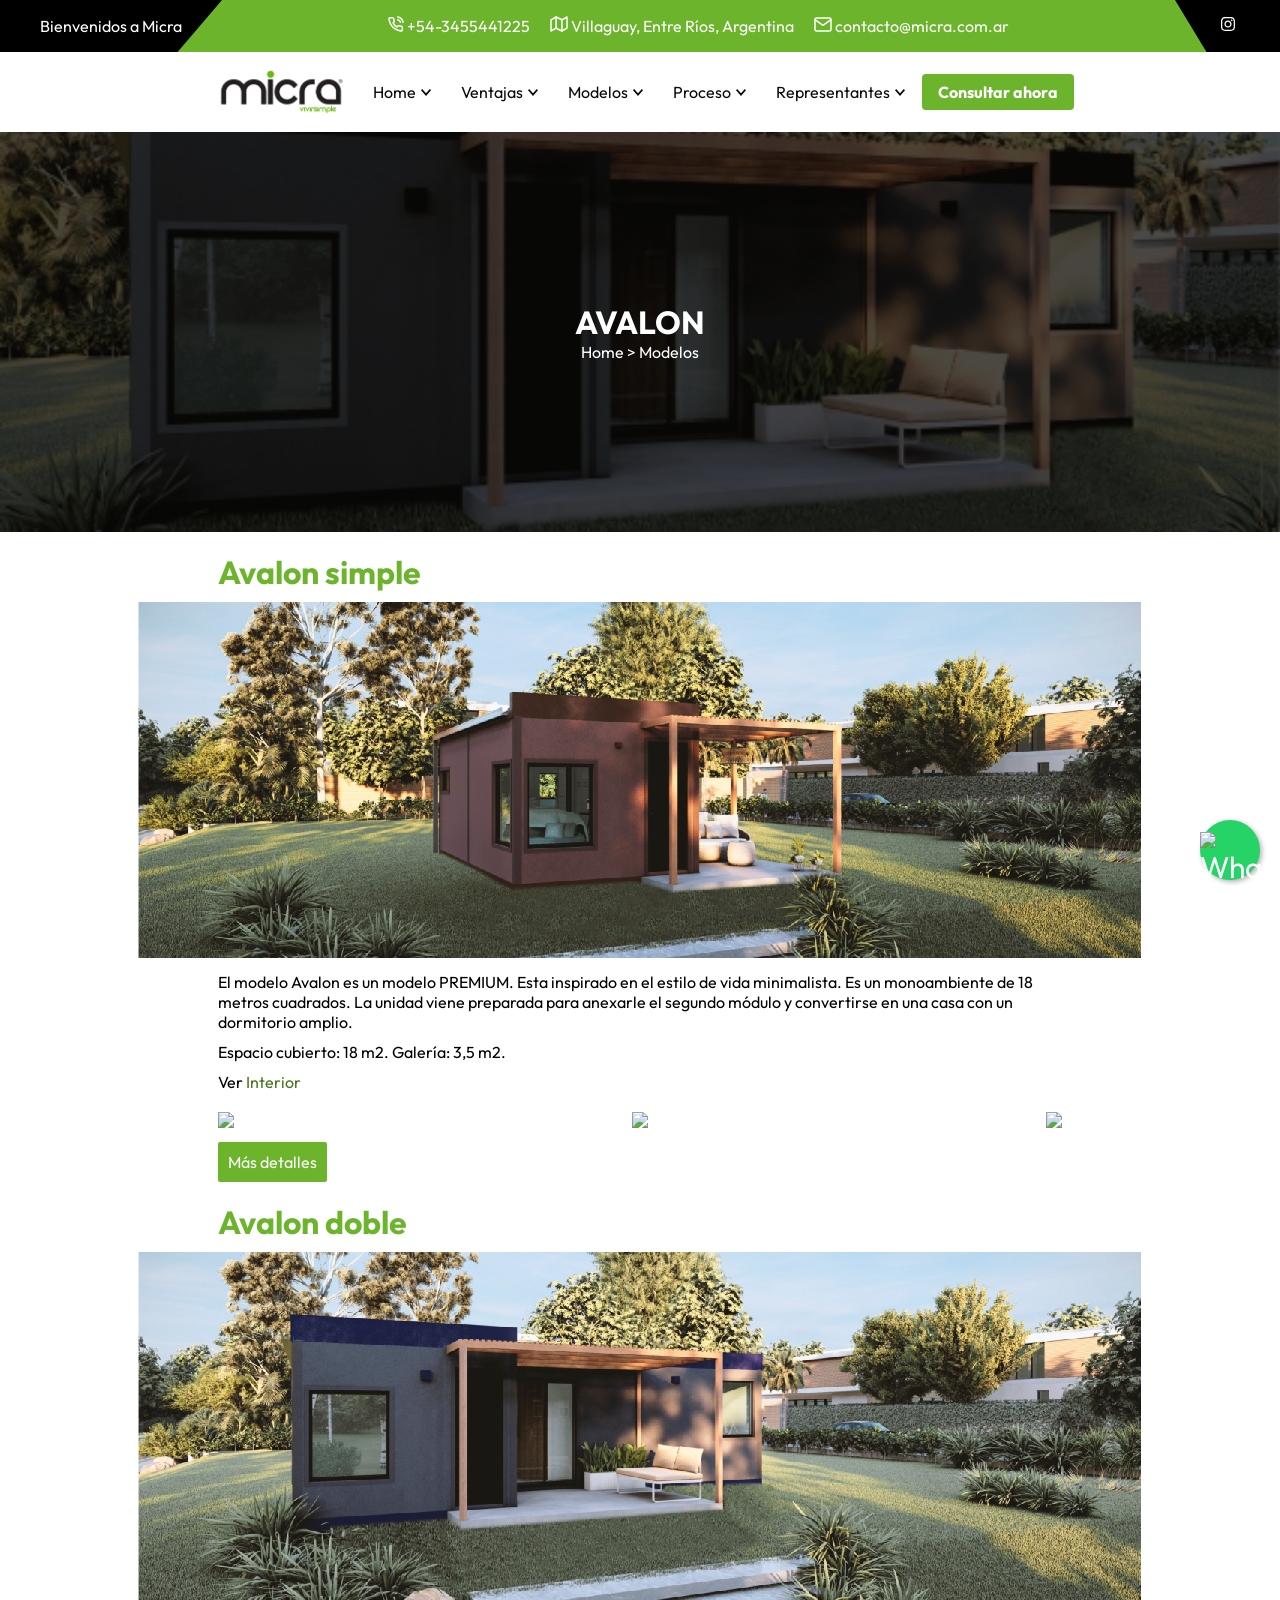
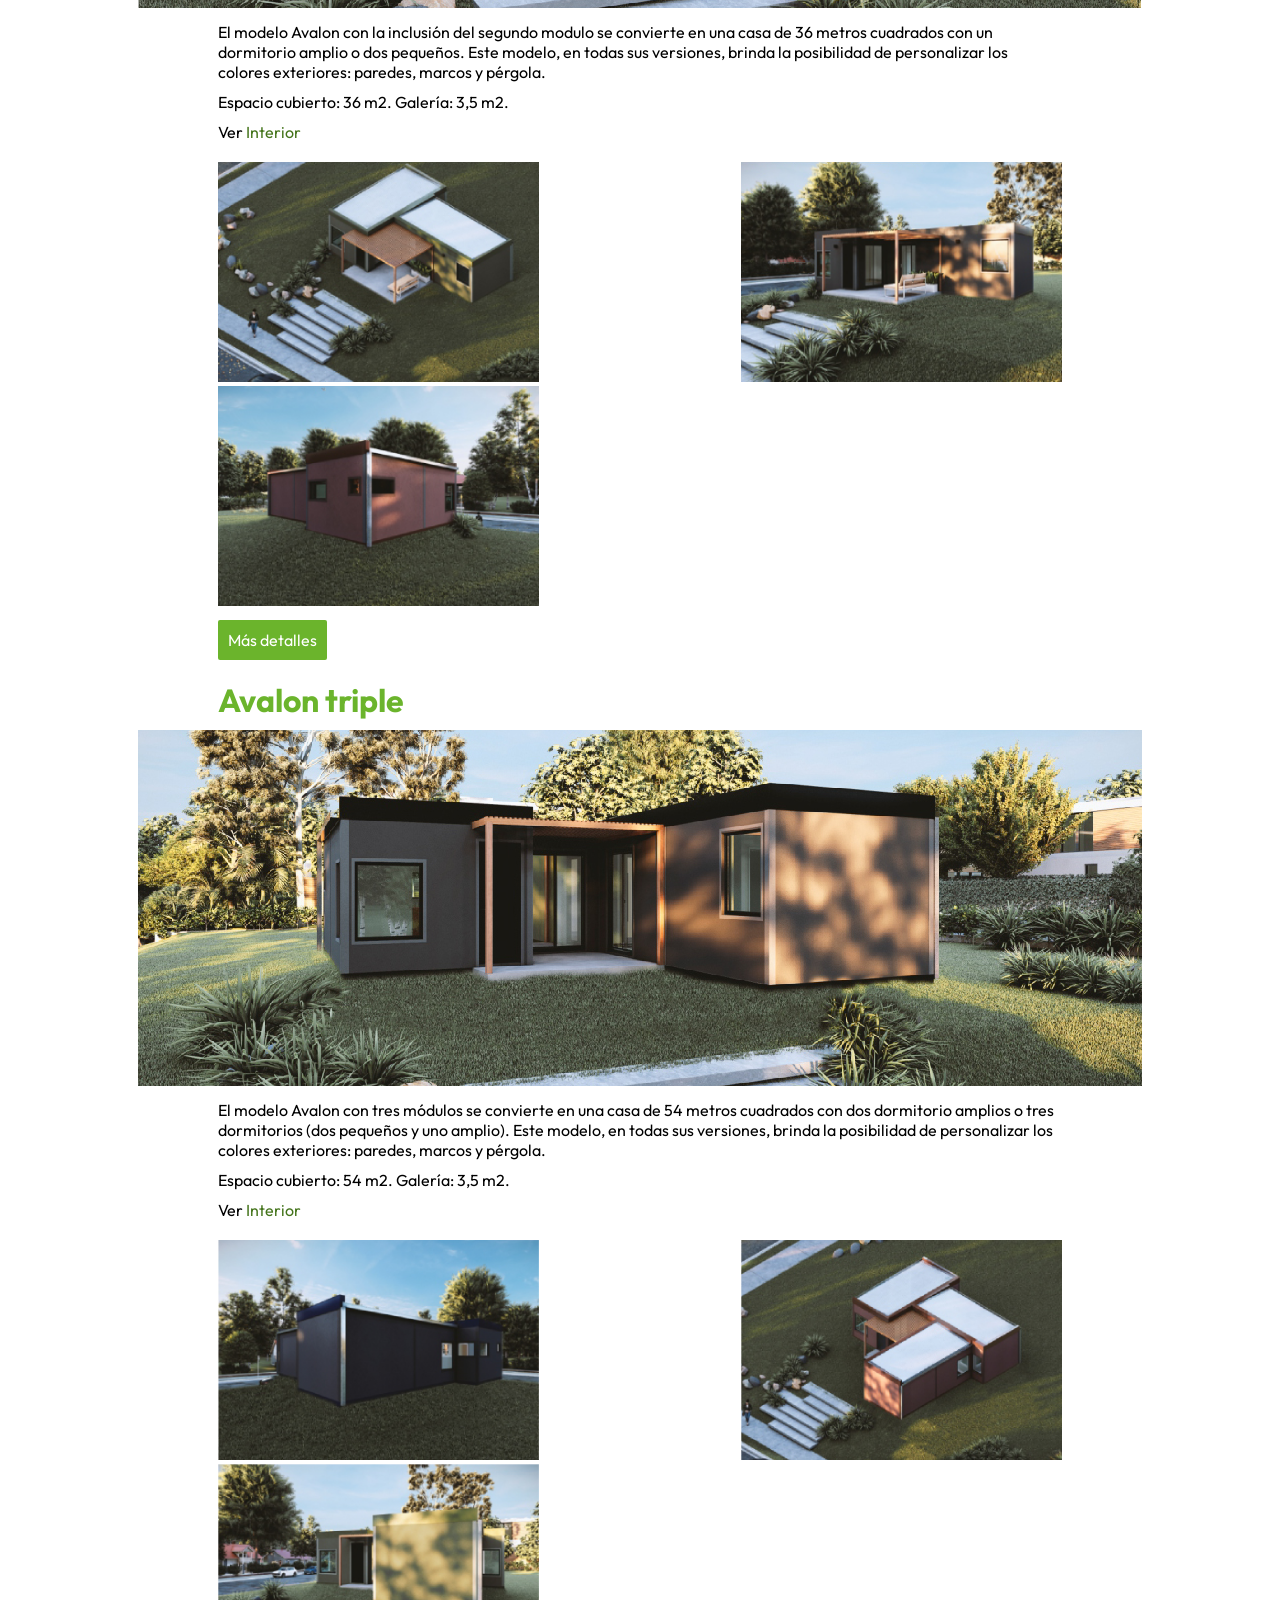
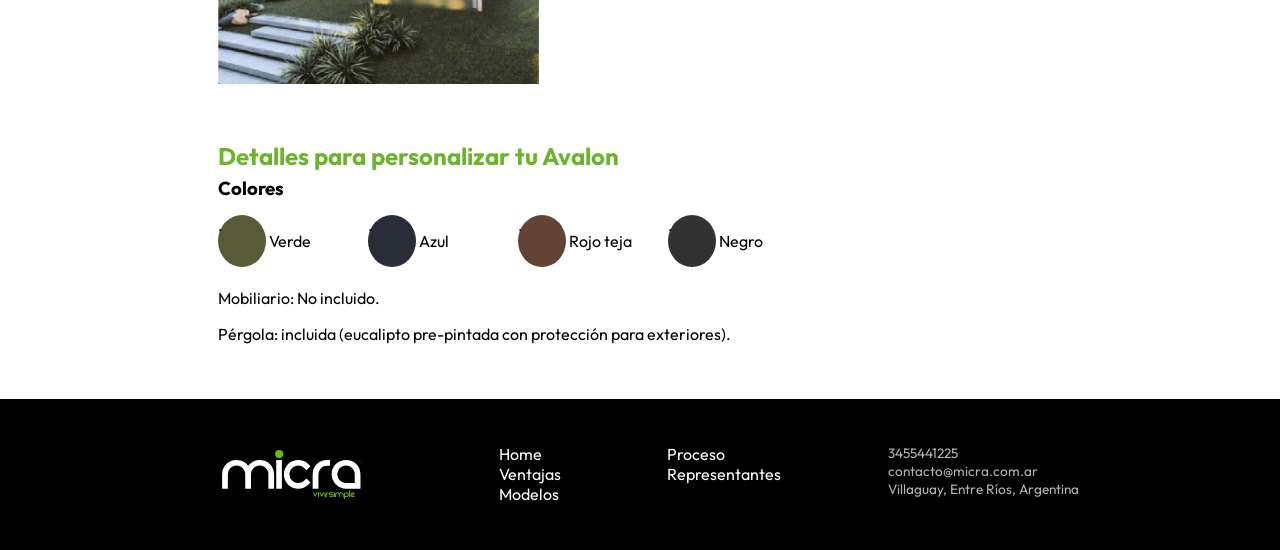
==== avalon.html @ 89d007f1 "primera entrega de micra" ====
<!DOCTYPE html>
<html lang="en">
<meta charset="UTF-8">
<title>Micra</title>
<meta name="viewport" content="width=device-width,initial-scale=1">
<link rel="stylesheet" href="styles01.css">
<script src="menu.js"></script>
<script src="banner.js"></script>
<script src="whatsapp.js"></script>
<script src="footer.js"></script>
<body>
 <header>
        
    <!--banner de redes-->
    <banner-component></banner-component>
        <!--MENU-->
    <menu-component></menu-component>

       
    </header>
    <whatsapp-component></whatsapp-component>

    <!--BANNER-->


<div class="banner-CASA" style="background: url('Images/FOTO\ MODELO\ AVALON.jpg') no-repeat center center/cover;">
    <div class="banner-casa-contenido">
        <div class="banner-casa-titulo">
            <h1>AVALON</h1>
            <p> <a href="index.html">Home</a> > Modelos</P>
        </div>
    </div>
   
</div>



<!--TIPO-UNO-->
<div class="info-casa-uno">
    <h1>Avalon simple</h1>
</div>

<div class="imagen-uno-casa" id="simple">
    <div class="contenedor-casa">
        <img src="Images/avalon_simple-21.jpg" alt="">
    </div>
</div>

<div class="info-casa-uno">
        <p>El modelo Avalon es un modelo PREMIUM. Esta inspirado en el estilo de vida minimalista. Es 
    un  monoambiente de 18  metros cuadrados. La unidad viene preparada para anexarle el 
    segundo módulo y convertirse en una casa con un dormitorio amplio. </p>
    <p>Espacio cubierto: 18 m2. Galería: 3,5 m2. </p>
   
     <!--interior-->

    <p>Ver <a href="#img-ai1">Interior</a></p>
    
    <div class="lightbox" id="img-ai1">
            <div class="lightbox-content">
            <a href="#" class="btn-close">X</a>
                <img src="Images/avalon-interior-simple-02.jpg">
            </div>
    </div>

</div>


<!--GALERIA-->
<div class="contenedor-galeria">
  <a href="#img1">
    <img class="thumb" src="images/avalon_simple-22.jpg">
  </a>
  <div class="lightbox" id="img1">
    <div class="lightbox-content">
      <a href="#img3" class="light-btn btn-prev"> < </a>
            <a href="#_" class="btn-close">X</a>
      <img src="images/avalon_simple-22.jpg">
      <a href="#img2" class="light-btn btn-next"> > </a>
    </div>
  </div>

  <a href="#img2">
    <img class="thumb" src="images/avalon_simple-23.jpg">
  </a>
  <div class="lightbox" id="img2">
    <div class="lightbox-content">
      <a href="#img1" class="light-btn btn-prev"><</a>
            <a href="#_" class="btn-close">X</a>
      <img src="images/avalon_simple-23.jpg">
      <a href="#img3" class="light-btn btn-next">></a>
    </div>
  </div>

  <a href="#img3">
    <img class="thumb" src="images/avalon_simple-24.jpg">
  </a>
  <div class="lightbox" id="img3">
    <div class="lightbox-content">
      <a href="#img2" class="light-btn btn-prev"><</a>
      <a href="#_" class="btn-close">X</a>
      <img src="images/avalon_simple-24.jpg">
      <a href="#img1" class="light-btn btn-next">></a>
    </div>
  </div>
</div>  

<!--boton ver mas-->
<div class="info-casa-uno">
 <a href="#revestimientos"><button>Más detalles</button></a>  
</div>


    
<!--TIPO-DOS-->
<div class="info-casa-uno">
    <h1>Avalon doble</h1>
</div>

<div class="imagen-uno-casa" id="doble">
    <div class="contenedor-casa">
        <img src="Images/avalon-d_simple.jpg" alt="">
    </div>
</div>

<div class="info-casa-uno">
        <p> El modelo Avalon con la inclusión del segundo modulo se convierte en una casa de 36  
metros cuadrados con un dormitorio amplio o dos pequeños. Este modelo, en todas sus  
versiones, brinda la posibilidad de personalizar los colores exteriores: paredes, marcos y  
pérgola.</p>
<p>Espacio cubierto: 36 m2. Galería: 3,5 m2. </p>
    
<!--interior-->

    <p>Ver <a href="#img-aid1">Interior</a></p>
    
    <div class="lightbox" id="img-aid1">
            <div class="lightbox-content">
            <a href="#img-aid2" class="light-btn btn-prev"><</a>
            <a href="#doble" class="btn-close">X</a>
                <img src="Images/avalon_interior-doble-25.jpg">
            <a href="#img-aid2" class="light-btn btn-next">></a>
            </div>
    </div>
    <div class="lightbox" id="img-aid2">
            <div class="lightbox-content">
            <a href="#img-aid1" class="light-btn btn-prev"><</a>
            <a href="#doble" class="btn-close">X</a>
                <img src="Images/avalon_interior-doble-26.jpg">
            <a href="#img-aid1" class="light-btn btn-next">></a>
            </div>
    </div>

</div>

<!--GALERIA-->
<div class="contenedor-galeria">
  <a href="#imgd1">
    <img class="thumb" src="Images/avalon-d_doble-22.jpg">
  </a>
  <div class="lightbox" id="imgd1">
    <div class="lightbox-content">
      <a href="#imgd3" class="light-btn btn-prev"> < </a>
            <a href="#doble" class="btn-close">X</a>
      <img src="Images/avalon-d_doble-22.jpg">
      <a href="#imgd2" class="light-btn btn-next"> > </a>
    </div>
  </div>

  <a href="#imgd2">
    <img class="thumb" src="Images/avalon-d_doble-23.jpg">
  </a>
  <div class="lightbox" id="imgd2">
    <div class="lightbox-content">
      <a href="#imgd1" class="light-btn btn-prev"><</a>
            <a href="#doble" class="btn-close">X</a>
      <img src="Images/avalon-d_doble-23.jpg">
      <a href="#imgd3" class="light-btn btn-next">></a>
    </div>
  </div>

  <a href="#imgd3">
    <img class="thumb" src="Images/avalon-d_doble-24.jpg">
  </a>
  <div class="lightbox" id="imgd3">
    <div class="lightbox-content">
      <a href="#imgd2" class="light-btn btn-prev"><</a>
      <a href="#doble" class="btn-close">X</a>
      <img src="Images/avalon-d_doble-24.jpg">
      <a href="#imgd1" class="light-btn btn-next">></a>
    </div>
  </div>
</div>  



<!--boton ver mas-->
<div class="info-casa-uno">
 <a href="#revestimientos"><button>Más detalles</button></a>  
</div>




<!--TIPO-tres-->
<div class="info-casa-uno">
    <h1>Avalon triple</h1>
</div>

<div class="imagen-uno-casa" id="triple">
    <div class="contenedor-casa">
        <img src="Images/avalon_triple-21.jpg" alt="">
    </div>
</div>

<div class="info-casa-uno">

        <p>  El modelo Avalon con tres módulos se convierte en una casa de 54 metros cuadrados con  
dos dormitorio amplios o tres dormitorios (dos pequeños y uno amplio). Este modelo, en 
todas sus  versiones, brinda la posibilidad de personalizar los colores exteriores: paredes, 
marcos y  pérgola. </p>
<p> Espacio cubierto: 54 m2. Galería: 3,5 m2. </p>
    
<!--interior-->

    <p>Ver <a href="#img-ait1">Interior</a></p>
    
    <div class="lightbox" id="img-ait1">
            <div class="lightbox-content">
            <a href="#img-ait2" class="light-btn btn-prev"><</a>
            <a href="#triple" class="btn-close">X</a>
                <img src="Images/avalon_interior-triple-25.jpg">
            <a href= "#img-ait2" class="light-btn btn-next"> > </a>
            </div>
    </div>
    <div class="lightbox" id="img-ait2">
            <div class="lightbox-content">
            <a href="#img-ait1" class="light-btn btn-prev"><</a>
            <a href="#triple" class="btn-close">X</a>
                <img src="Images/avalon_interior-triple-26.jpg">
            <a href="#img-ait1" class="light-btn btn-next">></a>
            </div>
    </div>
</div>

<!--GALERIA-->
<div class="contenedor-galeria">
  <a href="#imgt1">
    <img class="thumb" src="Images/avalon_triple-22.jpg">
  </a>
  <div class="lightbox" id="imgt1">
    <div class="lightbox-content">
      <a href="#imgt3" class="light-btn btn-prev"> < </a>
            <a href="#_" class="btn-close">X</a>
      <img src="Images/avalon_triple-22.jpg">
      <a href="#imgt2" class="light-btn btn-next"> > </a>
    </div>
  </div>

  <a href="#imgt2">
    <img class="thumb" src="Images/avalon_triple-23.jpg">
  </a>
  <div class="lightbox" id="imgt2">
    <div class="lightbox-content">
      <a href="#imgt1" class="light-btn btn-prev"><</a>
            <a href="#_" class="btn-close">X</a>
      <img src="Images/avalon_triple-23.jpg">
      <a href="#imgt3" class="light-btn btn-next">></a>
    </div>
  </div>

  <a href="#imgt3">
    <img class="thumb" src="Images/avalon_triple-24.jpg">
  </a>
  <div class="lightbox" id="imgt3">
    <div class="lightbox-content">
      <a href="#imgt2" class="light-btn btn-prev"><</a>
      <a href="#_" class="btn-close">X</a>
      <img src="Images/avalon_triple-24.jpg">
      <a href="#imgt1" class="light-btn btn-next">></a>
    </div>
  </div>
</div>  



</div>
<!--REVESTIMIENTO-->

<div class="revestimientos-contenedor" id="revestimientos">
    <h2>Detalles para personalizar tu Avalon</h2>
    <h3>Colores</h3>
    <div class="columnas-detalles">

        <div class="una-col-detalles">
            <div class="colores-paleta">
                <div class="bloque-color" style="background-color: #595a36">.</div>
                <p>Verde</p>
            </div>
            <div class="colores-paleta">
                <div class="bloque-color" style="background-color: #292d37;">. </div>
                <p>Azul</p>
            </div>   
            <div class="colores-paleta">
                <div class="bloque-color" style="background-color: #644337;"> .</div>
                <p>Rojo teja</p>
            </div>   
            <div class="colores-paleta">
                <div class="bloque-color" style="background-color: #323232;"> .</div>
                <p>Negro</p>
            </div>           
        </div>

        <div class="otra-col-detalles">
           <p>Mobiliario: No incluido. </p>
           <p>Pérgola: incluida (eucalipto pre-pintada con protección para exteriores).</p>

        </div>
    </div>
</div>


<!--FOOTER-->
    <footer>
        <footer-component></footer-component>
    </footer>


</body>
<script>
/*Galeria*/

document.querySelectorAll('.lightbox').forEach(box => {
  box.addEventListener('click', function(e) {
    // Si click en el fondo (el propio .lightbox, no en .lightbox-content ni sus hijos)
    if (e.target === box) {
      window.location.hash = '_';  // Esto quita el :target del lightbox
    }
  });
});

</script>
</html>
---- styles01.css ----
/* font google */
@import url('https://fonts.googleapis.com/css2?family=Exo:ital,wght@0,100..900;1,100..900&family=Outfit:wght@100..900&family=Roboto:ital,wght@0,100..900;1,100..900&display=swap');

html, body {
  margin: 0;
  padding: 0;
  font-family: "Outfit", sans-serif;
  justify-content: center;
  align-items: stretch;
  width: 100%;
  overflow-x: hidden;

}
button{
  background-color: #6bb42c;
  border-radius: 2px;
  outline: none; 
  padding: 10px;
  align-content: center;
  text-align: center;
  color:#fff;
  border: none;
  transition: transform 0.1s ease-in;
  font-family: "Outfit", sans-serif;
  font-size: 1em;
    }
button:hover{
  background-color:#080A0B;
}

a{
  color: #44741b;
}
a:hover{
  color: #080A0B;
}

.contenedor-redes {
    color: #fff;
    background-color: #6bb42c;
    display: flex;
    justify-content: space-between;
    align-items: stretch;
    flex-wrap: wrap;
    width: 100%;
    box-sizing: border-box;
    padding: 0;
    margin: 0;
}



.cont-texto,
.cont-datos,
.cont-redes {
    padding: 0 40px 0 40px;
    margin: 0;
    display: flex;
    align-items: center;
    background: black;
    color: white;
}

.cont-datos {
    background: #6bb42c;
    color: #fff;
    justify-content: center;
    align-content: center;


}
.cont-datos li{
  padding: 0 10px;
  align-content: center;
}

.cont-texto {
    background: black;
    justify-content:flex-start;
    clip-path: polygon(0% 0%, 100% 0%, 80% 100%, 0% 100%)
   
}

.cont-redes {
    background: black;
    justify-content: flex-end;
    clip-path: polygon(0% 0%, 100% 0%,100% 100%, 30% 100%)
}

.cont-redes .redes-item{
  padding: 0 5px;
}

ul {
    list-style: none;
    padding: 0;
    margin: 0;
}
a {
    text-decoration: none;
}

/* Responsive: en pantallas chicas los bloques se apilan */
@media (max-width: 1035px) {
    .contenedor-redes {
        flex-direction: row;
        background: black;    

       
    }

    .cont-datos{
      display: none;
    }
    .cont-texto,
    .cont-redes {
      flex-direction: row;
        justify-content: center;

        background: black;    
        clip-path: polygon(0% 0%, 100% 0%,100% 100%, 0% 100%)

    }

}

/* Menu*/


.menus {
      display: flex; 
      justify-content: space-between; 
      align-items: center;
      padding: 10px 20px;
      font-family: "Outfit";
    }

    .imagen-logo {
      max-width: 150px;
      height: auto;
    }

    .navbar {
      display: flex;
      align-items: center;

    }

    .nav-menu {
      display: flex;
      gap: 30px;
      margin: 0;
      padding: 0;
      list-style: none;
      
    }
    .nav-logo{
        align-content: center;
        margin-left: 15%;

    }

    .nav-item {
      display: flex;
      align-items: center;
    }

    .nav-link {
      color: #080A0B;
      text-decoration: none;
      display: flex;
      align-items: center;
      gap: 5px;
    }

    .nav-link:hover {
      color: #6bb42c;
    }

    .nav-icon {
      width: 10px;
      height: auto;
    }

    /* Segunda parte */
    .navbar-02 {
      display: flex; 
      align-items: center;
      margin-right: 15%;
    }

    .nav-menu-02 {
      display: flex;
      align-items: center;
      gap: 20px;
      margin: 0;
      padding: 0;
      list-style: none;
    }

    .nav-iconos img {
      width: 100%;
      height: 100%;
    }

    .nav-boton {
      padding: 8px 16px;
      background-color:#6bb42c;
      border-radius: 4px;
      transition: transform 0.1s ease-in;
    }

    .nav-boton-link {
      color: #fff;
      font-weight: bold;
      text-decoration: none;
    }

    .nav-boton:hover {
      transform: scale(1.1);
    }
    

    /* --- Estilo hamburguesa --- */
    .menu-toggle {
      display: none;
      font-size: 28px;
      cursor: pointer;
      user-select: none;
      justify-content:flex-end;

      
    }

    /* --- Responsive --- */
    @media (max-width: 937px) {
      .nav-logo{
        align-content: flex-start;
        padding: 2% 5%;
        margin: 0;
        float:left;
      }
       .menus{
        margin:0;
        padding: 0;

      }
      .navbar{
        display: flex;
        flex-direction: column;
        align-items: end;
        gap: 1rem;
        top: 0;
        right: 0;
        bottom: 0;
        background-color:#fff;
        position: absolute;
        z-index: 2;
        padding: 10rem 0;

      }
      .nav-menu {
        display: none;
      }
      .nav-menu.active {
        display: flex;
        flex-direction: column;

      }

      .nav-item {
        flex-direction: column;
        align-items: end;
        margin: 0 2rem;
        color: #fff;
      }

      .menu-toggle {
        display: flex;
        padding-right: 5%;
        z-index: 2;

      }
      .navbar-02 {
        display: none;
      }
      .nav-iconos{
        display: none;
      }}

      

/* Banner debajo del menú */
.banner {
    position: relative;
    max-width: 100%;
    height: 600px; 
    background: url("Images/FOTO\ CABECERA.jpg") no-repeat center center/cover;
    display: flex;
    align-items: center;
    justify-content: center;
    color: #fff;
    background-size: cover;
}

.banner::after {
    content: "";
    position: absolute;
    top: 0;
    left: 0;
    width: 100%;
    height: 100%;
    background: rgba(0,0,0,0.6); 
    }

.banner-content {
    position: relative;
    padding-left: 0px;
    margin-left: 0px;
    text-align: left;
    z-index: 1;
    font-family: "Outfit";

}

.banner-content h1 {
    font-size: 2.5rem;
    margin-right: 30%;
    max-width: 30%;
  }



.banner-content p {
    font-size: 1.2rem;
    margin-right: 30%;
    max-width: 30%;

}
@media (max-width: 1232px) {
  .banner{
    align-items: stretch; 
    padding: 0;
    margin: 0;
    height: 100%;
  }  
  .banner-content{
    margin: 10%;
  }
    .banner-content p, .banner-content h1{
    max-width: 100%;
  }
}

/* Ventajas */

.bloque-tres{
    align-items: center;
    justify-content: center;
    margin: 5% 10% 3%;
}

.bloque-tres-contenido{
    padding: 0;
    margin-top: 20px;
    text-align: center;
    z-index: 1;
    font-family: "Outfit";
}
.bloque-tres p{
     font-size: 1.2rem;
     color: #6bb42c;
     padding-bottom: 0%;
     margin-bottom: 0;
}

.bloque-tres h1{
    font-size: 2.5rem;
    padding-top: 0%;
    margin-top: 0%;

}

.ventajas{
    display: flex;
    flex-wrap: wrap; /* pueda tener múltiples lineas*/
    justify-content: center;
    background: url("Images/Mask\ group.png") no-repeat center center/cover;

    font-family: "Outfit";

    }

.tajeta-ventaja{
    display: flex;
    flex-wrap: row;
    margin: 30px 10px;
}
.tajeta-ventaja img{
    width: 60px;
    justify-content: flex-start;

}

.texto-ventaja p{
    max-width: 270px;
    color: #080A0B;
    font-size: 1rem;

}
.texto-ventaja{
    margin:15px;
}

.texto-ventaja a{
    color: #6bb42c;
}

 @media (max-width: 550px) {
  .tajeta-ventaja,
  .ventajas,
  .bloque-tres,
  .bloque-tres-contenido{ 
    justify-content:start;
    text-align: start;
    max-width: 100%;
  }
  .tajeta-ventaja img{
    width: 20%;
  }
  .texto-ventaja p{
    font-size: 1rem;      /* reduce tamaño en móviles */
    padding: 0;
  }

}


/* Modelos casas */

.tarjetas-lineas-titulos{
    display: flex;
    flex-direction: row;
    font-family: "Outfit";
    padding: 2% 17%;

}
.lineas-titulos{
    width: 551px;
    text-align: start;
    padding: 0;
    margin: 0;
}

.lineas-titulos h4{
    color: #6bb42c;
    padding: 0;
     margin: 0;
     
}
.lineas-titulos h1{
    padding: 0;
    margin: 0;
}

.lineas-texto p{
  max-width: 551px; 
  text-align: end;
  justify-content: end;
  margin: 0;

}

@media (max-width: 1282px)
 {
  .tarjetas-lineas-titulos{
    display: flex;
    flex-direction: column;
    position: relative;
    max-width: 95%;
    padding: 0 10%;
  } 
  .lineas-titulos h1, .lineas-titulos h4,
  .lineas-texto p{
    text-align:start;
    justify-content: start;
    padding: 0;

  }
   .tarjeta-casa img{
    max-width: 100%;

}
 }

.contenedor-tarjetas{
    display: flex;
    flex-wrap: wrap; /* pueda tener múltiples lineas*/
    margin: 0% 5%;
    justify-content: center;
    
}

.tarjeta-casa{
    font-family: "Outfit";
    padding: 10px;

}
.tarjeta-casa h3{
    padding: 0;
    margin: 5px 0px 0px;
}
.tarjeta-casa p{
    padding: 0;
    margin: 0;

}

.tarjeta-casa img{
    width: 551px;
}

.tarjeta-casa button{
  margin: 5px 0px 10px;
}

.tarjeta-casa button{
  display: none;
}


@media (max-width: 550px)
 {

  .contenedor-tarjetas{
    display: flex;
    align-content:flex-start;
    text-align:start;
    padding: 0 10%;
    margin: 20px 0px 0px;
  }
  .tarjeta-casa img{
    width: 100%;
  }
  .tarjeta-casa button{
  display: flex;
}
 }


.imagen-casa-modelo {
    position: relative;
    overflow: hidden;
}

/* Fondo oscuro por encima de la imagen en hover */
.imagen-casa-modelo::after {
    content: "";
    position: absolute;
    inset: 0;
    background: rgba(0,0,0,0); /* invisible por defecto */
    transition: background 0.3s;
    z-index: 1;
}

.imagen-casa-modelo:hover::after {
    background: rgba(0,0,0,0.6); /* se oscurece al hacer hover */
}

.imagen-casa-modelo img {
    display: block;
    transition: transform 0.3s ease-in-out;
    position: relative;
    z-index: 0;
}

.imagen-casa-modelo:hover img {
    transform: scale(1.3);
}

.ver-mas-overlay {
    position: absolute;
    left: 50%;
    top: 50%;
    transform: translate(-50%, -50%);
  /*  background: rgba(0,0,0,0.4);*/
    color: #fff;
    padding: 10px 25px;
    border-radius: 8px;
    font-size: 1.6em;
    opacity: 0;
    pointer-events: none;
    transition: opacity 0.3s;
    font-family: "Outfit";
    letter-spacing: 1px;
    font-weight: 500;
    text-align: center;
    z-index: 2;
}

.imagen-casa-modelo:hover .ver-mas-overlay {
    opacity: 1;
    pointer-events: auto;
}

/*BANNER comunicate*/

.banner-comunicate {
    position: relative;
    max-width: 100%;
    height: 370px; 
    background: url("Images/foto\ para\ segundo\ llamado\ a\ la\ acción\ home.jpg") no-repeat center center/cover;
    display: flex;
    align-items: center;
    justify-content: center;
    color: #fff;
    background-size: cover;
    margin: 50px 0;
}

.banner-comunicate::after {
    content: "";
    position: absolute;
    top: 0;
    left: 0;
    width: 100%;
    height: 100%;
    background: rgba(0,0,0,0.7); 
    }

.banner-comu-contenido {
    display: flex;
    flex-direction: row;
    font-family: "Outfit";
    padding: 0%;
    margin: 0;
    z-index: 1;
    
}
.banner-comu-titulo h1{
  align-content: start;
  width: 100%;
  align-content: center;

  
}
.banner-comu-texto{
  padding: 0% 40%;
  margin: 0;
  font-size: 1.2rem;
  align-content: center;

}
.comu-texto-uno{
  padding: 0%;
  margin: 0;
  font-size: 0.8rem;


}
.comu-texto-dos{
  padding: 0px;
  margin: 0;

}
@media (max-width: 1000px)
{
  .banner-comu-contenido {
    
    display: flex;
    flex-direction: column;
    font-family: "Outfit";
    padding: 10%;
    margin: 0;
 }
 .banner-comu-texto{
  padding: 0%;
 }
}

/* PROCESO*/

.proceso-linea {
  margin: 5% 10%;
  display: flex;
  justify-content: center;
  align-items: center;
  position: relative;
}

.p-linea {
  background-color: #c3cabd;
  height: 3px;
  width: 70%;
  position: relative; /* importante para absoluto de hijos */
}

.p-botones {
  position: absolute;
  top: 50%; 
  width: 100%;
  display: flex;
  justify-content: space-between;
  transform: translateY(-50%); /* pisa la línea */
}

.button-proceso {
  background-color: #DFE3DB;
  border-radius: 2em;
  outline: none; 
  width: 140px;
  height: 50px;
  align-content: center;
  text-align: center;
  color: #6bb42c;
}

.proceso-tarjetas{
  margin: 5% 10%;
  display: flex;
  justify-content: center;
  align-items: center;
}
.p-t-tarjeta{
  max-width: 349px;
  height: 302px;
  background-color: #DFE3DB;
  text-align: center;
  margin: 0% 2%;
}
.p-t-tarjeta h2{
    max-width: 190px;
    color: #080A0B;
}
.p-t-tarjeta p{
      max-width: 190px;
      padding: 0% 5% 5%;
      color: #080A0B;
}
.p-t-tarjeta img{
  padding: 15% 0% 0%;
  width: 70px;
}

.p-t-tarjeta:hover{
  background-color: #6bb42c;
}
.p-t-tarjeta:hover p{
  color: #fff;
}
.p-t-tarjeta:hover h2{
  color: #fff;
}

.button-proceso.activo {
  background-color: #6bb42c;
  color: #fff;
  transition: background 0.2s, color 0.2s;
}

@media (max-width: 550px) {

  .proceso-linea{
    display: none;
  }
  .proceso-tarjetas{
    display: flex;
    flex-wrap: wrap;
  }
  .p-t-tarjeta{
    margin: 5px;
  }
}

/* WHATSAPP*/

.whatsapp-float {
        position: fixed !important;
        width: 60px;
        height: 60px;
        bottom: 20px;
        right: 20px;
        background-color: #25d366;
        color: white;
        border-radius: 50%;
        text-align: center;
        font-size: 30px;
        box-shadow: 2px 2px 5px rgba(0,0,0,0.3);
        z-index: 100;
    }

  .whatsapp-float img {
        width: 35px;
        margin-top: 12px;
        }

        
  .whatsapp-float:hover {
        background-color: #cbe3d4;
        }

  @media (max-width: 550px) {
        .whatsapp-float {
         position: fixed !important;
            width: 50px;
            height: 50px;
            bottom: 10px; /* más cerca del borde inferior */
            right: 10px; /* más cerca del borde derecho */
        }

        .whatsapp-float img {
            width: 30px;
            margin-top: 10px;
        }
    }

footer{
    background-color: #000000;
    right: 500px;

}



.fotter-columnas{
  display: flex;
  justify-content: space-between;
  flex-direction: row;
  padding: 40px 15%;
  align-content: center;
  right: 500px;
}
.f-una-columna{
  padding: 10px;
  flex-direction:column;
  display: flex;
  padding: 5px 0;
  margin: 0;

}
.f-una-columna p, .f-una-columna a {
    color:#ffffff;
    text-align: start;
    padding: 0;
    margin: 0;
}
.f-una-columna p{
  width: 200px;
  font-size: 0.85rem;
  color: #b3b3b3;
}
.f-una-columna img{
  width: 200px;
}


  @media (max-width: 800px) {
    .fotter-columnas{
      flex-direction: column;
      justify-content: center;
    }
    .f-una-columna img{
      justify-content: center;
    }
    .f-una-columna p{
      size: 1em;
    }
  }

/*CASAS*/

.banner-CASA {
    position: relative;
    max-width: 100%;
    height: 400px; 
    display: flex;
    align-items: center;
    justify-content: CENTER;
    color: #fff;
    background-size: cover;
    margin: 0;
}

.banner-CASA::after {
    content: "";
    position: absolute;
    top: 0;
    left: 0;
    width: 100%;
    height: 100%;
    background: rgba(0,0,0,0.7); 
    }

.banner-casa-contenido {
    display: flex;
    flex-direction: row;
    font-family: "Outfit";
    padding: 0% 10%;
    margin: 0 0;
    z-index: 1;
    
}
.banner-casa-titulo h1, .banner-casa-titulo p, .banner-casa-titulo a{
  text-align: center;
  padding: 0%;
  margin: 0%;
  color: #fff;
  align-items: center;
}



/*INFO*/

.info-casas{
  display: flex;
  align-content: center;
  text-align: center;
  justify-content: center;
  margin: 10px;
  padding: 0;

}
.info-casas a, .info-casas p{
  color: #000000;
  margin: 0;
  padding: 0;

}

/*IMAGEN UNO CASA*/

.imagen-uno-casa{
  display: flex;
  align-content: center;
  justify-content: center;
  padding: 10px 10%;
  margin: 0%;
}

.contenedor-casa{
  overflow: hidden; /* para que la imagen no se salga de su contenedor */

}
.contenedor-casa img{
    transition: transform 0.3s ease-in-out;}

.contenedor-casa:hover img{
    transform: scale(1.5);
        
}

/* info principal casa*/

.info-casa-uno{
  display: flex;
  align-content: center;
  justify-content: center;
  padding: 0% 17%;
  flex-direction: column;

}
.info-casa-uno h1{
  color: #6bb42c;
  margin: 20px 0px 0px;
}

.info-casa-uno h1, .info-casa-uno p, .info-casa-uno h2{
  text-align: start;
  padding: 0;
}
.info-casa-uno p{
  margin: 0 0 10px;
}

.tres-imagenes-casa{
  display: flex;
  align-content: center;
  justify-content: space-between;
  padding: 0% 17%;
  flex-direction: row;
}

.tres-imagenes-casa img{
  max-width: 320px;
}

.dos-imagenes-casa{
  display: flex;
  align-content: center;
  justify-content: space-between;
  padding: 0% 17%;
  flex-direction: row;
}

.dos-imagenes-casa img{
  max-width: 500px;
}

.cuatro-imagenes-casa{
  display: flex;
  align-content: center;
  padding: 0% 17%;
  flex-wrap: wrap; 
}

.cuatro-imagenes-casa img{
  max-width: 480px;
  padding: 10px;
  margin: 0;
}

  @media (max-width: 800px) {

    .imagen-uno-casa{
      padding: 3% 0;
    }
    .dos-imagenes-casa, .tres-imagenes-casa, .cuatro-imagenes-casa{
      flex-direction: column;
    }
   .dos-imagenes-casa img, .tres-imagenes-casa img, .cuatro-imagenes-casa img{
    width: 100%;
    padding: 5% 0%;

  }}

  @media (max-width: 480px) {
    .tipos-casas-iconos{
      flex-direction: column;
    }}

  .revestimientos-contenedor{
    display: flex;
    padding: 3% 17%;
    flex-direction: column;
  }
  .revestimientos-contenedor h2, .revestimientos-contenedor h3{
    padding: 0px 0px 10px;
    margin: 0;
    justify-content: start;
    text-align: start;
  }
  .revestimientos-contenedor h2{
    color: #6bb42c;
    padding: 5px 0px;
  }

  .columnas-detalles{
    display: flex;
    flex-direction: column;
    padding: 0;
    margin: 0;


  }
  .una-col-detalles{
    padding: 0;
   /* max-width: 400px;*/
    margin: 0;
     display: flex;
    flex-direction: row;

  }
    .colores-paleta{
    display: flex;
    flex-direction: row;
    padding: 5px 0;
    /*max-width: 400px;*/
  }
  
  .bloque-color{
    width: 50px;
    right: 50px;
    border-radius: 50%;
    padding: 0;
    margin: 0;    
  }

  .colores-paleta p{
    padding: 0% 2%;
    width: 100px;

    
  }

  @media (max-width: 800px) {
      .revestimientos-contenedor, .columnas-detalles{
        flex-direction: column;
        margin: 10px 0;
        padding: 5%, 0%;
        justify-content: start;

      }
      .una-col-detalles p, .otra-col-detalles p{
        padding: 0;
        margin: 0;
        text-align:left;
      }
      .bloque-color{
        width: 20px;
        padding: 0;
        margin: 0;
      
      }
      .colores-paleta{
        padding: 5px 0px;
        margin: 0;
        justify-content: start;

      }
      .una-col-detalles{
        flex-direction: column;
        justify-content: start;
        padding: 0;
        margin: 0;

      }

  }


  /*Galeria*/
  
  .contenedor-galeria{
    display: flex;
    flex-wrap: wrap;
    align-content: center;
    justify-content: space-between;
    margin: 10px 17%;
  }

.thumb {
    max-height: 220px;
    padding: 0, 10%;
}
.thumb:hover{
  border: solid 2px #6bb42c;
}

.lightbox {
    position: fixed;
    z-index: 999;
    height: 0;
    width: 0;
    text-align: center;
    top: 0;
    left: 0;
    background: rgba(0, 0, 0, 0.9);
    opacity: 0;

}

.lightbox img {
    max-width: 100%;

    opacity: 0;

}

.lightbox:target {
    /** Remove default browser outline */
    outline: none;

    width: 100%;
    height: 100%;
    opacity: 1 !important;
    justify-content: center;
    align-content: center;
}

.lightbox:target img {
    /*border: solid 17px rgba(77, 77, 77, 0.8);*/
    opacity: 1;

}

.light-btn {
    color: #fafafa;
   /* background-color: #333;
    border: solid 3px #777;*/
    padding: 5px 15px;
    border-radius: 1px;
    text-decoration: none;
    cursor: pointer;
    vertical-align: middle;
    position: absolute;
    top: 45%;
    z-index: 99;
    font-family:monospace;
    font-size: 3em;
}

.light-btn:hover {
    color: #6bb42c;
}

.btn-prev {
    left: 7%;
}

.btn-next {
    right: 7%;
}
.btn-close {
    position: absolute;
    right: 2%;
    top: 2%;
    color: #fafafa;
  /*  background-color: #92001d;
    border: solid 5px #ef4036;*/
    padding: 10px 15px;
    border-radius: 1px;
    text-decoration: none;
}

.btn-close:hover {
    background-color: #740404;
}

  @media (max-width: 430px) {
    .thumb {
        max-height: 120px;
        padding: 0, 5%;
    }
  }

.contenedor-comun{
  padding: 0% 17%;
  margin: 0%;
  align-content: center;
  justify-content: center;
  text-align: center;
}
.contenedor-comun p{
  padding: 0%;
  margin: 0% 0% 5%;
}
.contenedor-comun img{
  padding: 0%;
  margin: 0%;
}
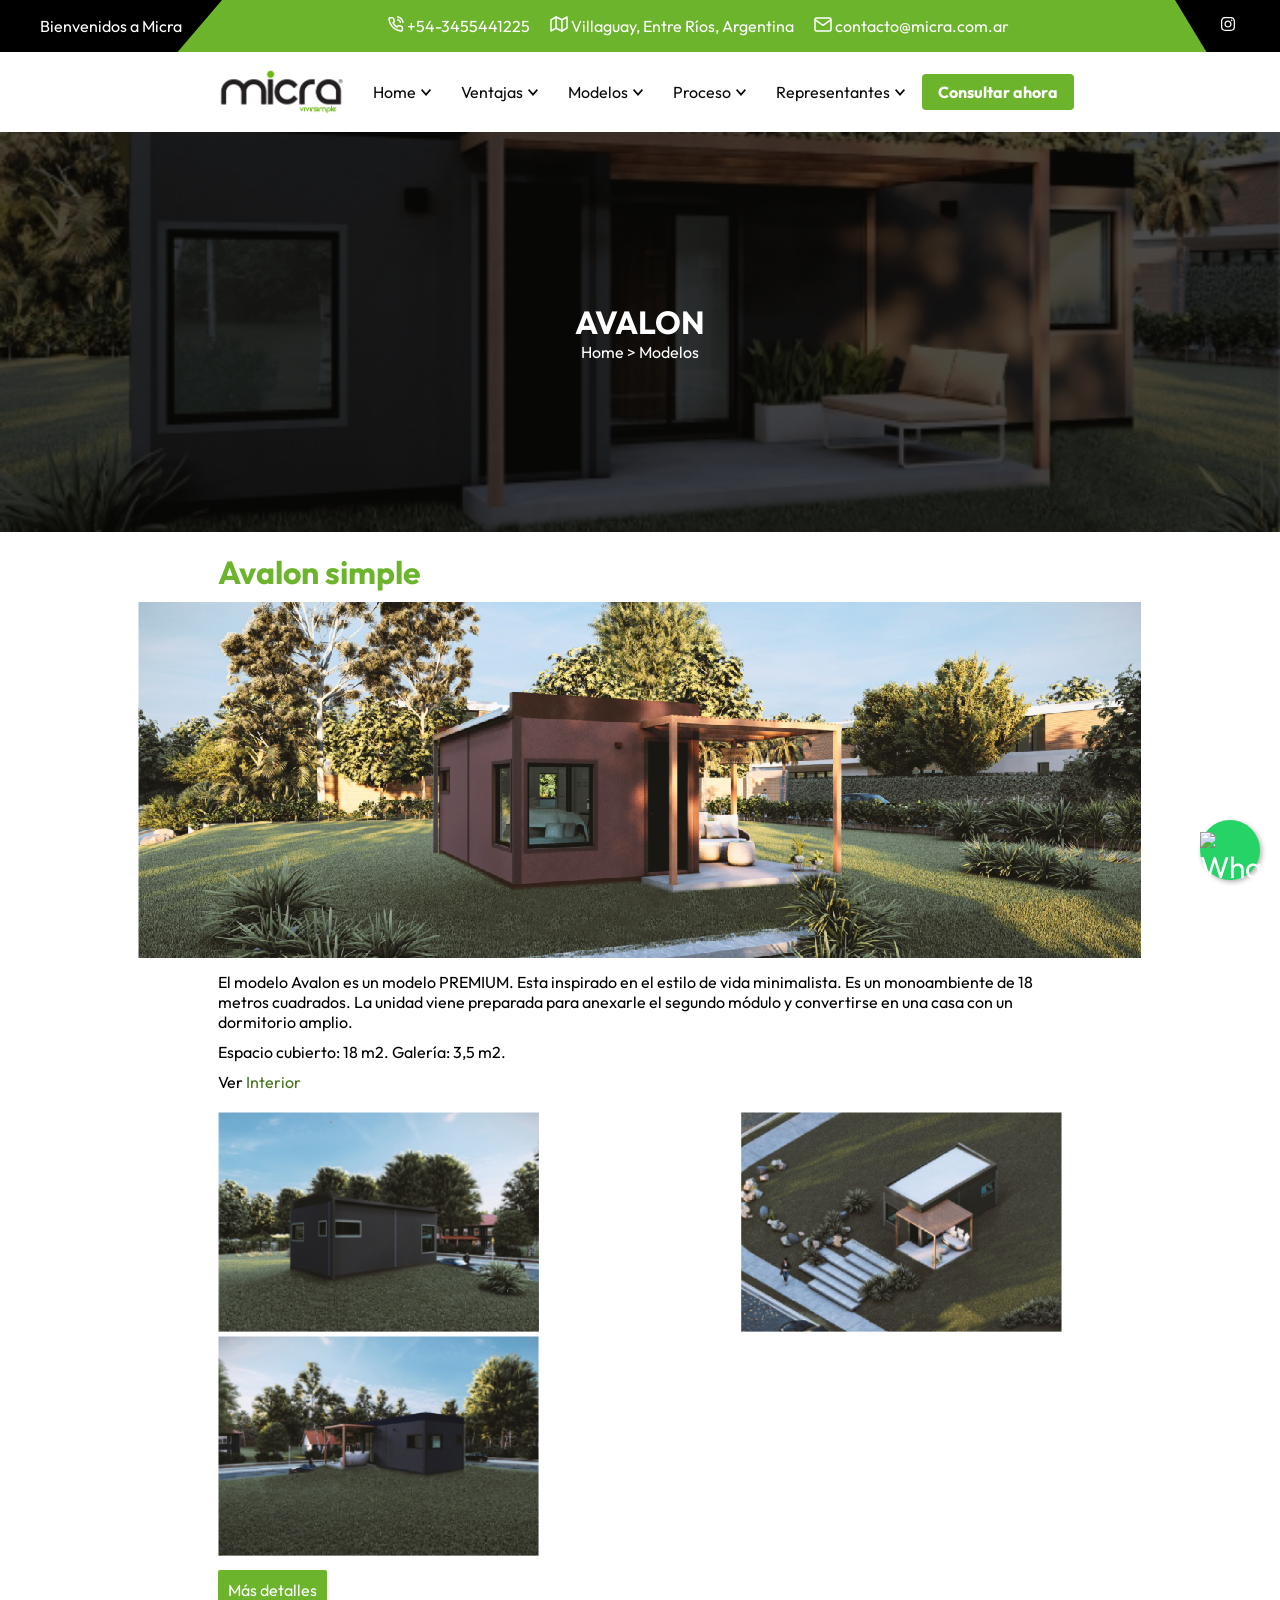
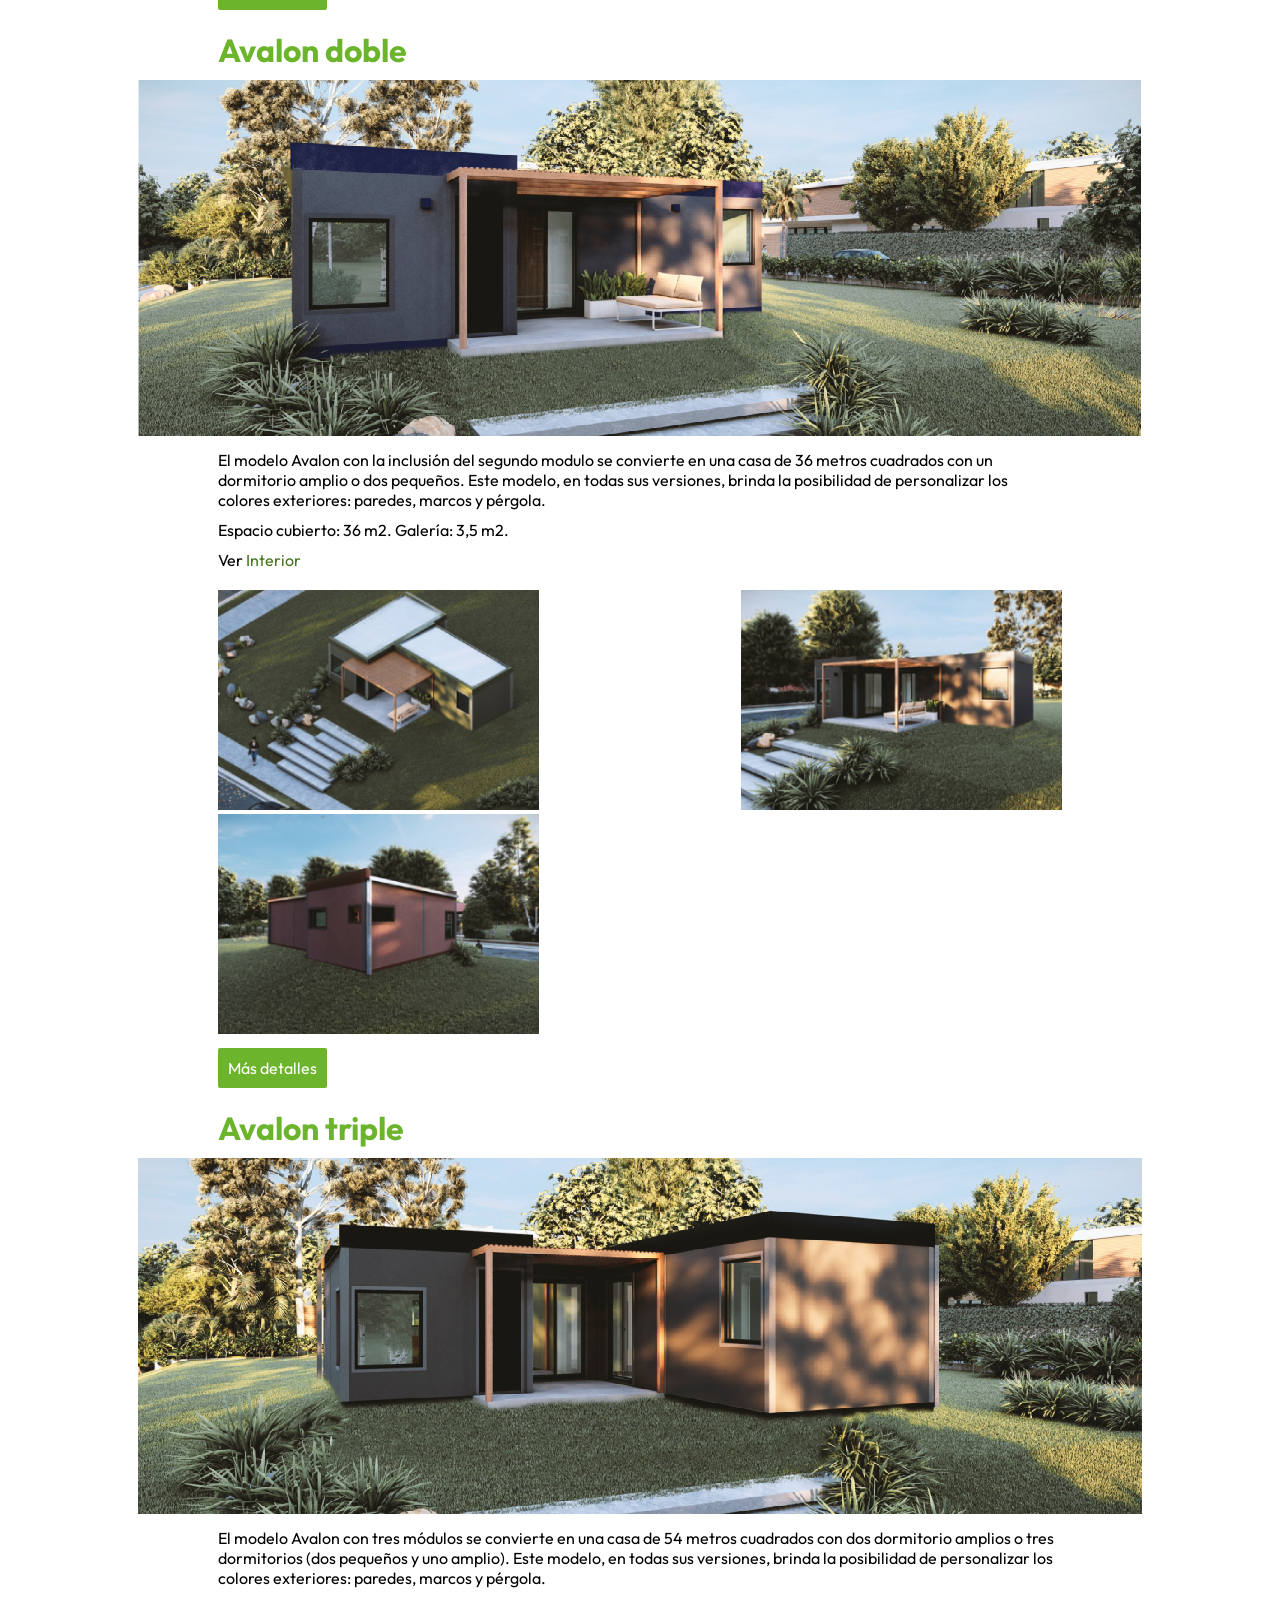
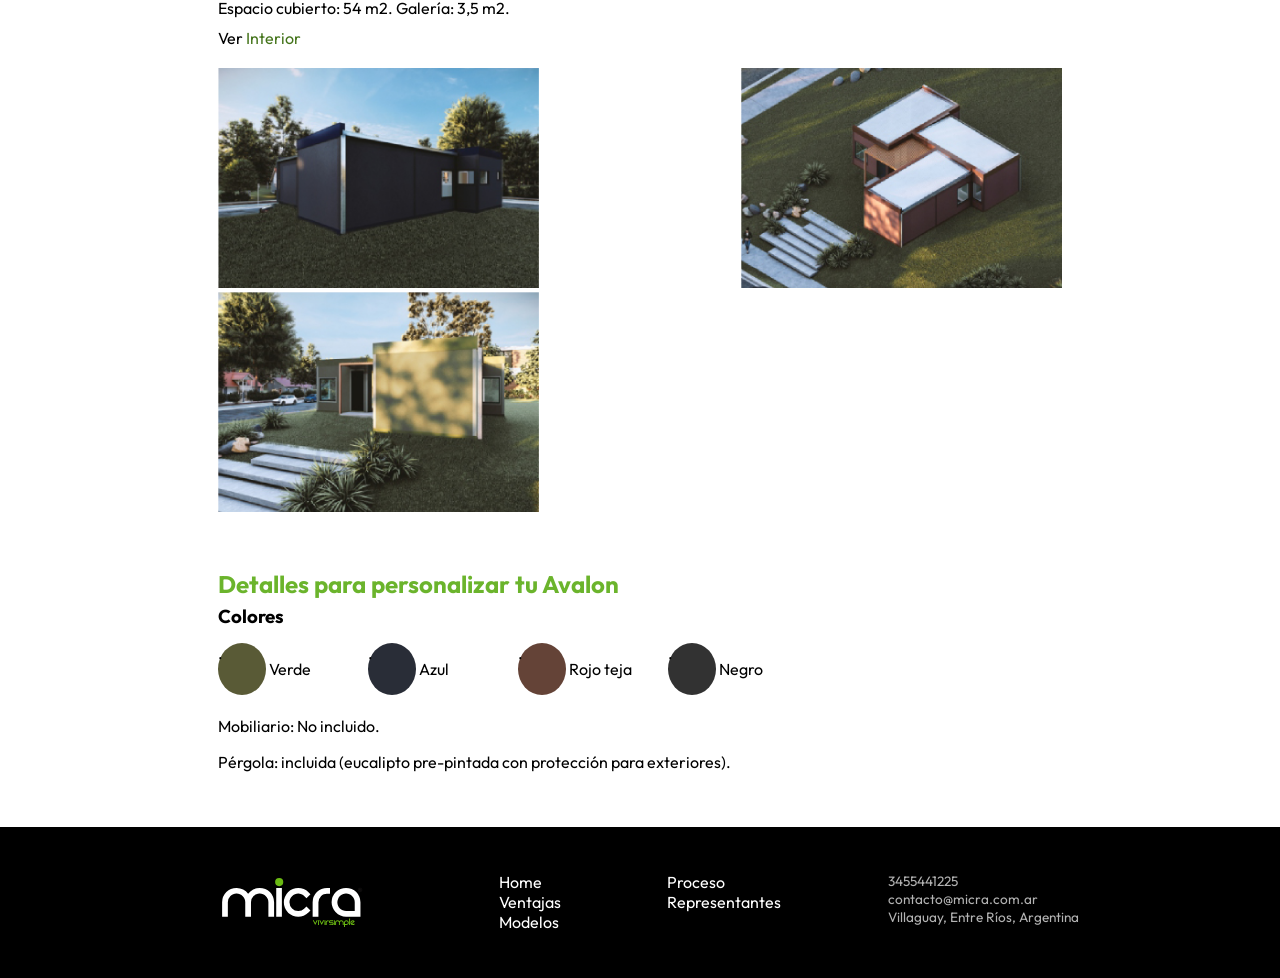
==== commit 11cc24a4: "Cambios de stylo en index" ====
--- a/avalon.html
+++ b/avalon.html
@@ -69,37 +69,37 @@
 <!--GALERIA-->
 <div class="contenedor-galeria">
   <a href="#img1">
-    <img class="thumb" src="images/avalon_simple-22.jpg">
+    <img class="thumb" src="Images/avalon_simple-22.jpg">
   </a>
   <div class="lightbox" id="img1">
     <div class="lightbox-content">
       <a href="#img3" class="light-btn btn-prev"> < </a>
             <a href="#_" class="btn-close">X</a>
-      <img src="images/avalon_simple-22.jpg">
+      <img src="Images/avalon_simple-22.jpg">
       <a href="#img2" class="light-btn btn-next"> > </a>
     </div>
   </div>
 
   <a href="#img2">
-    <img class="thumb" src="images/avalon_simple-23.jpg">
+    <img class="thumb" src="Images/avalon_simple-23.jpg">
   </a>
   <div class="lightbox" id="img2">
     <div class="lightbox-content">
       <a href="#img1" class="light-btn btn-prev"><</a>
             <a href="#_" class="btn-close">X</a>
-      <img src="images/avalon_simple-23.jpg">
+      <img src="Images/avalon_simple-23.jpg">
       <a href="#img3" class="light-btn btn-next">></a>
     </div>
   </div>
 
   <a href="#img3">
-    <img class="thumb" src="images/avalon_simple-24.jpg">
+    <img class="thumb" src="Images/avalon_simple-24.jpg">
   </a>
   <div class="lightbox" id="img3">
     <div class="lightbox-content">
       <a href="#img2" class="light-btn btn-prev"><</a>
       <a href="#_" class="btn-close">X</a>
-      <img src="images/avalon_simple-24.jpg">
+      <img src="Images/avalon_simple-24.jpg">
       <a href="#img1" class="light-btn btn-next">></a>
     </div>
   </div>
--- a/styles01.css
+++ b/styles01.css
@@ -357,7 +357,7 @@
 .bloque-tres{
     align-items: center;
     justify-content: center;
-    margin: 5% 10% 3%;
+    margin: 5% 15% 3%;
 }
 
 .bloque-tres-contenido{
@@ -442,7 +442,9 @@
     display: flex;
     flex-direction: row;
     font-family: "Outfit";
-    padding: 2% 17%;
+    padding: 2% 21%;
+    margin: 0%;
+    align-items: center;
 
 }
 .lineas-titulos{
@@ -496,7 +498,7 @@
 .contenedor-tarjetas{
     display: flex;
     flex-wrap: wrap; /* pueda tener múltiples lineas*/
-    margin: 0% 5%;
+    margin: 0% 10%;
     justify-content: center;
     
 }
@@ -680,9 +682,11 @@
 
 /* PROCESO*/
 
+
+
 .proceso-linea {
-  margin: 5% 10%;
-  display: flex;
+  margin: 5% 17%;
+  display: flex;  
   justify-content: center;
   align-items: center;
   position: relative;
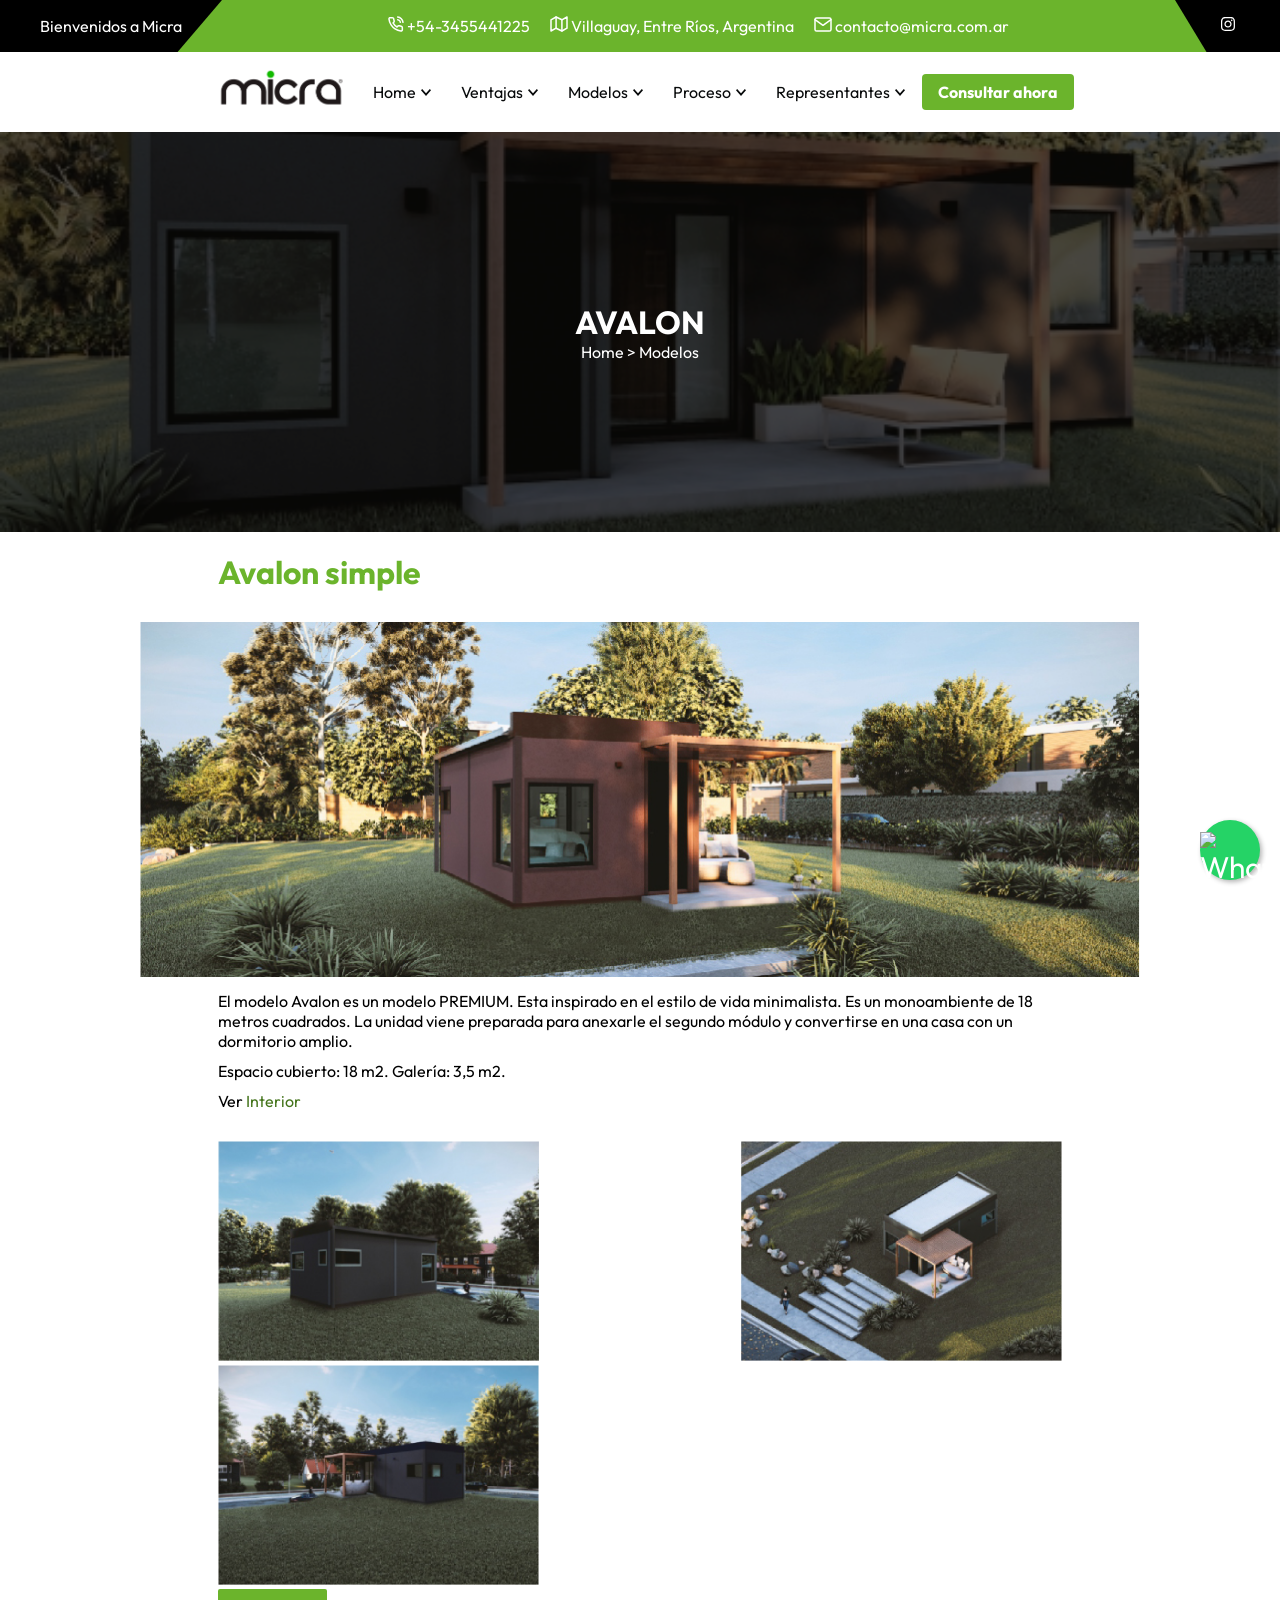
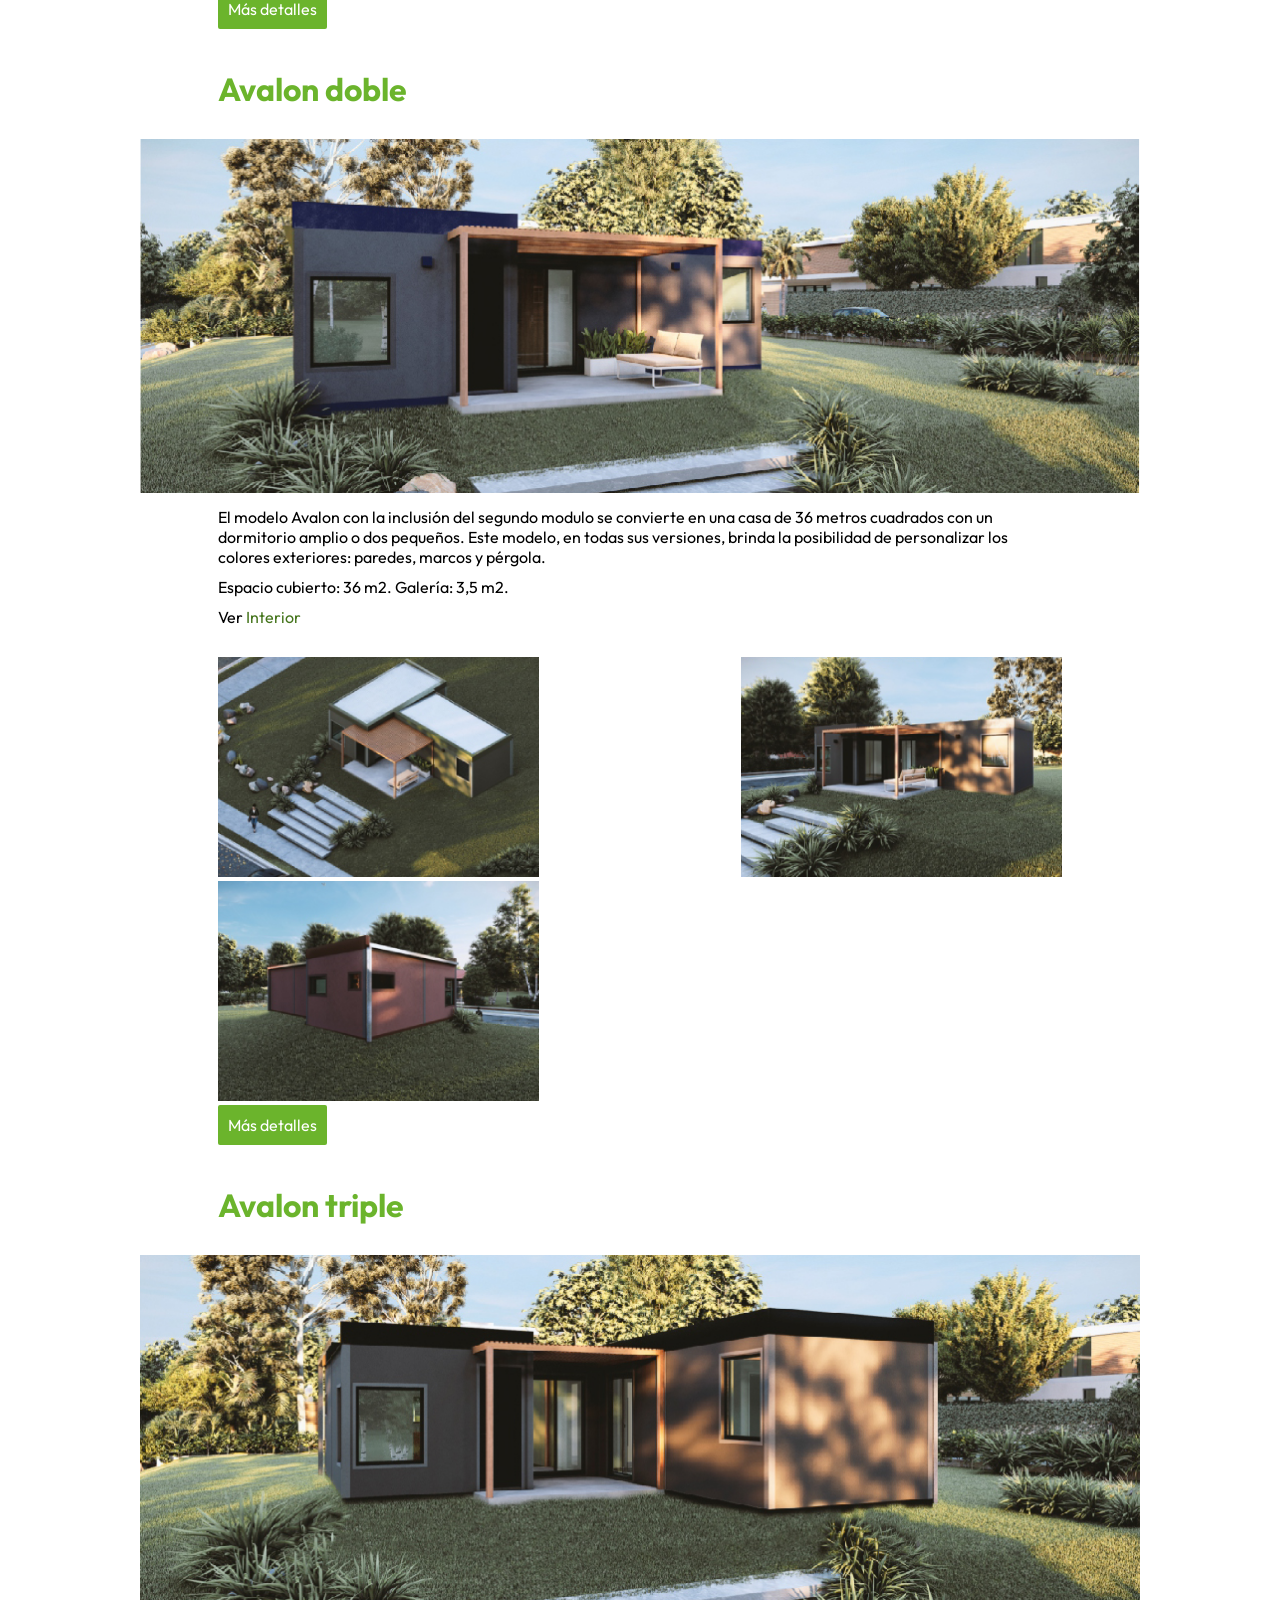
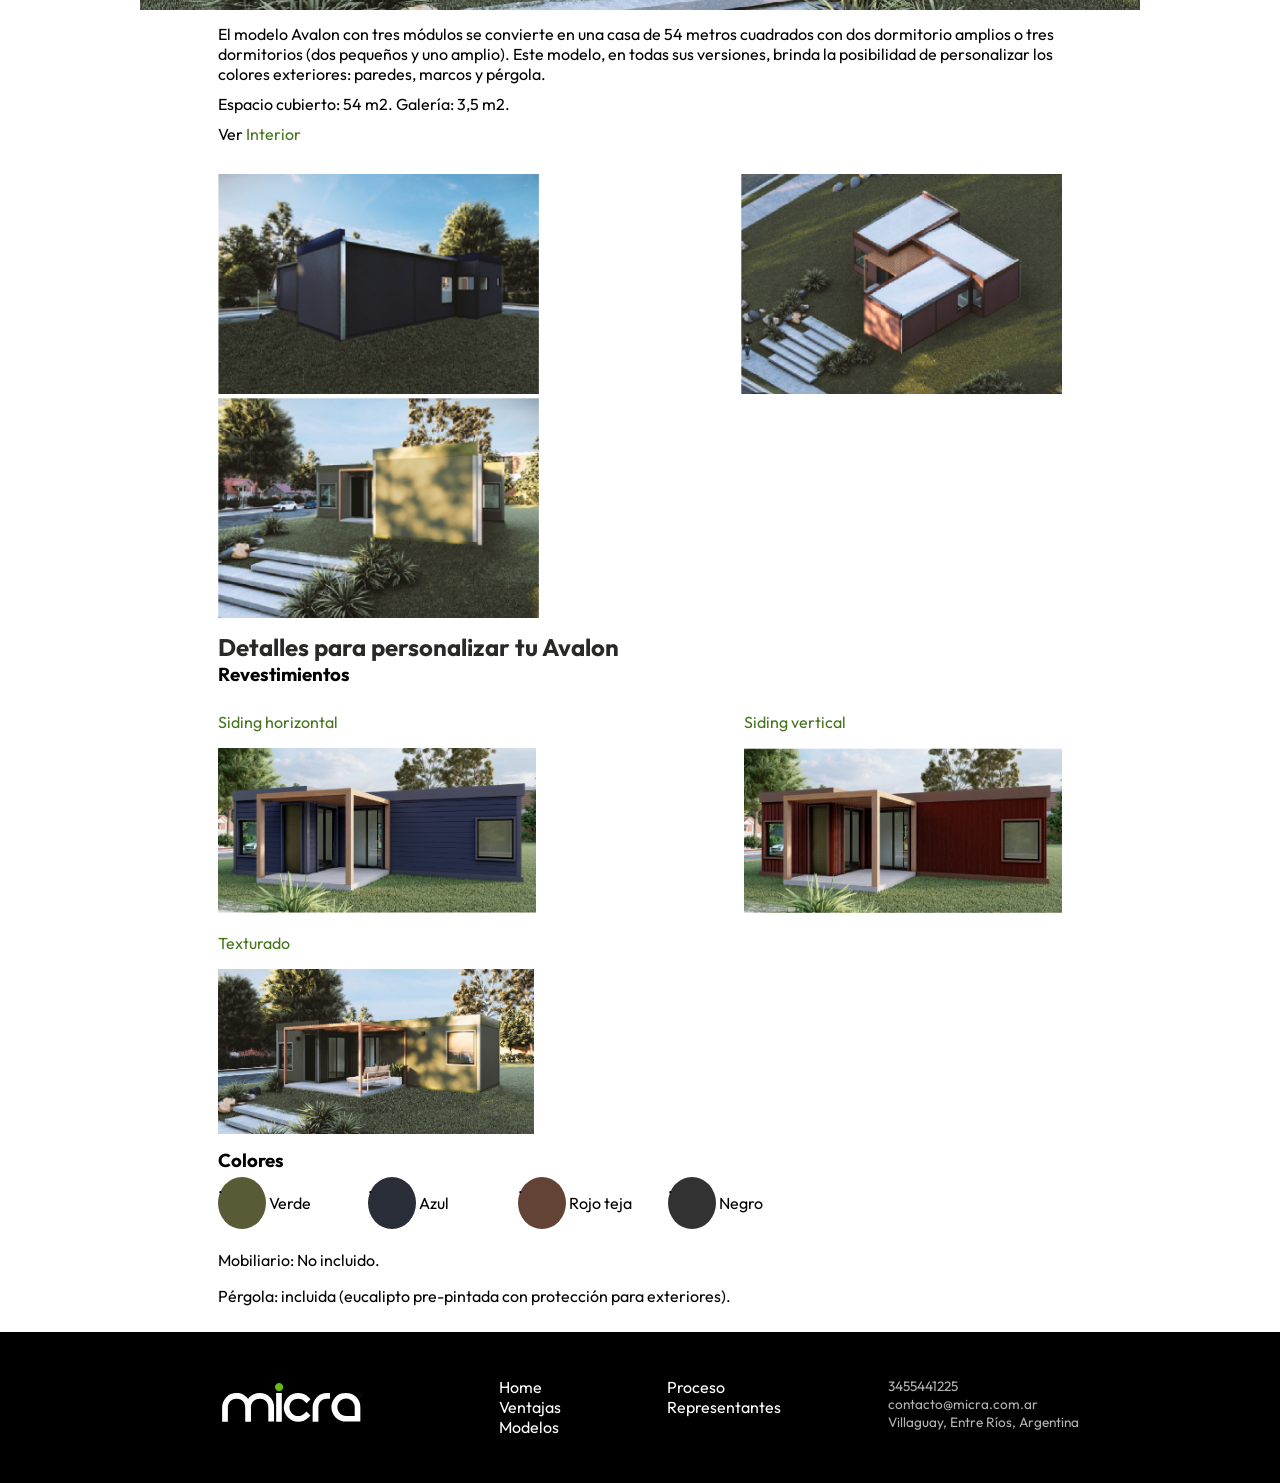
==== commit e703c714: "cambios pedidos: avalon, noa, lux y working" ====
--- a/avalon.html
+++ b/avalon.html
@@ -289,6 +289,55 @@
 
 <div class="revestimientos-contenedor" id="revestimientos">
     <h2>Detalles para personalizar tu Avalon</h2>
+    <h3>Revestimientos</h3>
+</div>  
+    <!--GALERIA-->
+<div class="contenedor-galeria">
+  <a href="#imgr1">
+    <p>Siding horizontal</p>
+    <img class="thumb-2" src="Images/avalon_Revestimiento-1.png">
+  </a>
+  <div class="lightbox" id="imgr1">
+    <div class="lightbox-content">
+      <a href="#imgr3" class="light-btn btn-prev"> < </a>
+            <a href="#_" class="btn-close">X</a>
+            <p style="color: #d1d0d0;">Siding horizontal</p>
+      <img src="Images/avalon_Revestimiento-1.png">
+      <a href="#imgr2" class="light-btn btn-next"> > </a>
+    </div>
+  </div>
+
+  <a href="#imgr2">
+    <p>Siding vertical</p>
+    <img class="thumb-2" src="Images/avalon_Revestimiento-2.png">
+  </a>
+  <div class="lightbox" id="imgr2">
+    <div class="lightbox-content">
+      <a href="#imgr1" class="light-btn btn-prev"><</a>
+            <a href="#_" class="btn-close">X</a>
+            <p style="color: #d1d0d0;">Siding vertical</p>
+      <img src="Images/avalon_Revestimiento-2.png">
+      <a href="#imgr3" class="light-btn btn-next">></a>
+    </div>
+  </div>
+
+  <a href="#imgr3">
+    <p>Texturado</p>
+    <img class="thumb-2" src="Images/avalon_Revestimiento-3.png">
+  </a>
+  <div class="lightbox" id="imgr3">
+    <div class="lightbox-content">
+      <a href="#imgr2" class="light-btn btn-prev"><</a>
+      <a href="#_" class="btn-close">X</a>
+      <p style="color: #d1d0d0;">Texturado</p>
+      <img src="Images/avalon_Revestimiento-3.png">
+      <a href="#imgr1" class="light-btn btn-next">></a>
+    </div>
+  </div>
+</div>  
+
+    <!--FIN GALERIA-->
+<div class="revestimientos-contenedor">
     <h3>Colores</h3>
     <div class="columnas-detalles">
 
--- a/styles01.css
+++ b/styles01.css
@@ -386,7 +386,7 @@
     flex-wrap: wrap; /* pueda tener múltiples lineas*/
     justify-content: center;
     background: url("Images/Mask\ group.png") no-repeat center center/cover;
-
+    margin: 0 0%;
     font-family: "Outfit";
 
     }
@@ -415,15 +415,19 @@
 .texto-ventaja a{
     color: #6bb42c;
 }
-
- @media (max-width: 550px) {
+@media (max-width: 1547px){
+  .tajeta-ventaja{
+    max-width: 30% !important;
+  }
+}
+ @media (max-width: 1000px) {
   .tajeta-ventaja,
   .ventajas,
   .bloque-tres,
   .bloque-tres-contenido{ 
-    justify-content:start;
-    text-align: start;
-    max-width: 100%;
+    justify-content:start !important;
+    text-align: start !important;
+    max-width: 100% !important;
   }
   .tajeta-ventaja img{
     width: 20%;
@@ -442,14 +446,18 @@
     display: flex;
     flex-direction: row;
     font-family: "Outfit";
-    padding: 2% 21%;
-    margin: 0%;
-    align-items: center;
+    padding: 2%;
+    margin: 0% 19% !important;
+    justify-content: space-between;
+
+
 
 }
 .lineas-titulos{
-    width: 551px;
+    max-width: 551px;
     text-align: start;
+    justify-content: start;
+
     padding: 0;
     margin: 0;
 }
@@ -463,6 +471,7 @@
 .lineas-titulos h1{
     padding: 0;
     margin: 0;
+
 }
 
 .lineas-texto p{
@@ -480,15 +489,18 @@
     flex-direction: column;
     position: relative;
     max-width: 95%;
-    padding: 0 10%;
+    padding: 0%;
+    margin: 0 5% !important;
   } 
   .lineas-titulos h1, .lineas-titulos h4,
   .lineas-texto p{
     text-align:start;
-    justify-content: start;
-    padding: 0;
-
-  }
+    justify-content: center;
+
+    margin: 2% 10% !important;
+
+  }
+
    .tarjeta-casa img{
     max-width: 100%;
 
@@ -922,7 +934,7 @@
   text-align: center;
   justify-content: center;
   margin: 10px;
-  padding: 0;
+  padding: 0%;
 
 }
 .info-casas a, .info-casas p{
@@ -933,21 +945,30 @@
 }
 
 /*IMAGEN UNO CASA*/
+@media (max-width: 1900px) {
+  .contenedor-casa img{
+  max-width: 1000px;}
+}
 
 .imagen-uno-casa{
   display: flex;
   align-content: center;
   justify-content: center;
-  padding: 10px 10%;
-  margin: 0%;
+  padding: 0%;
+  margin:10px;
 }
 
 .contenedor-casa{
   overflow: hidden; /* para que la imagen no se salga de su contenedor */
-
+  margin: 0%;
+  padding: 0%;
 }
 .contenedor-casa img{
-    transition: transform 0.3s ease-in-out;}
+    transition: transform 0.3s ease-in-out;
+  margin: 0%;
+  padding: 0%;
+  width: 1270px;}
+    
 
 .contenedor-casa:hover img{
     transform: scale(1.5);
@@ -960,7 +981,7 @@
   display: flex;
   align-content: center;
   justify-content: center;
-  padding: 0% 17%;
+  padding: 0% 17% 20px;
   flex-direction: column;
 
 }
@@ -1035,18 +1056,18 @@
 
   .revestimientos-contenedor{
     display: flex;
-    padding: 3% 17%;
+    padding: 10px 17% 10px;
     flex-direction: column;
   }
   .revestimientos-contenedor h2, .revestimientos-contenedor h3{
-    padding: 0px 0px 10px;
+    padding: 0px 0px 5x;
     margin: 0;
     justify-content: start;
     text-align: start;
   }
   .revestimientos-contenedor h2{
-    color: #6bb42c;
-    padding: 5px 0px;
+    color: #292928;
+    padding: 0px;
   }
 
   .columnas-detalles{
@@ -1090,8 +1111,8 @@
   @media (max-width: 800px) {
       .revestimientos-contenedor, .columnas-detalles{
         flex-direction: column;
-        margin: 10px 0;
-        padding: 5%, 0%;
+        margin: 0;
+        padding: 3%, 0% 0%;
         justify-content: start;
 
       }
@@ -1125,17 +1146,29 @@
 
   /*Galeria*/
   
+   @media (max-width: 1900px){
+  .thumb {
+   height: 220px !important;
+  }
+  .thumb-2 {
+   max-height: 165px !important;
+  }}  
+
   .contenedor-galeria{
     display: flex;
     flex-wrap: wrap;
     align-content: center;
     justify-content: space-between;
-    margin: 10px 17%;
+    margin: 0px 17%;
   }
 
 .thumb {
-    max-height: 220px;
-    padding: 0, 10%;
+    max-height: 280px;
+    padding: 0;
+}
+.thumb-2{
+    max-height: 213px;
+    padding: 0;
 }
 .thumb:hover{
   border: solid 2px #6bb42c;
@@ -1156,7 +1189,6 @@
 
 .lightbox img {
     max-width: 100%;
-
     opacity: 0;
 
 }
@@ -1223,7 +1255,7 @@
 
   @media (max-width: 430px) {
     .thumb {
-        max-height: 120px;
+        max-height: 180px;
         padding: 0, 5%;
     }
   }
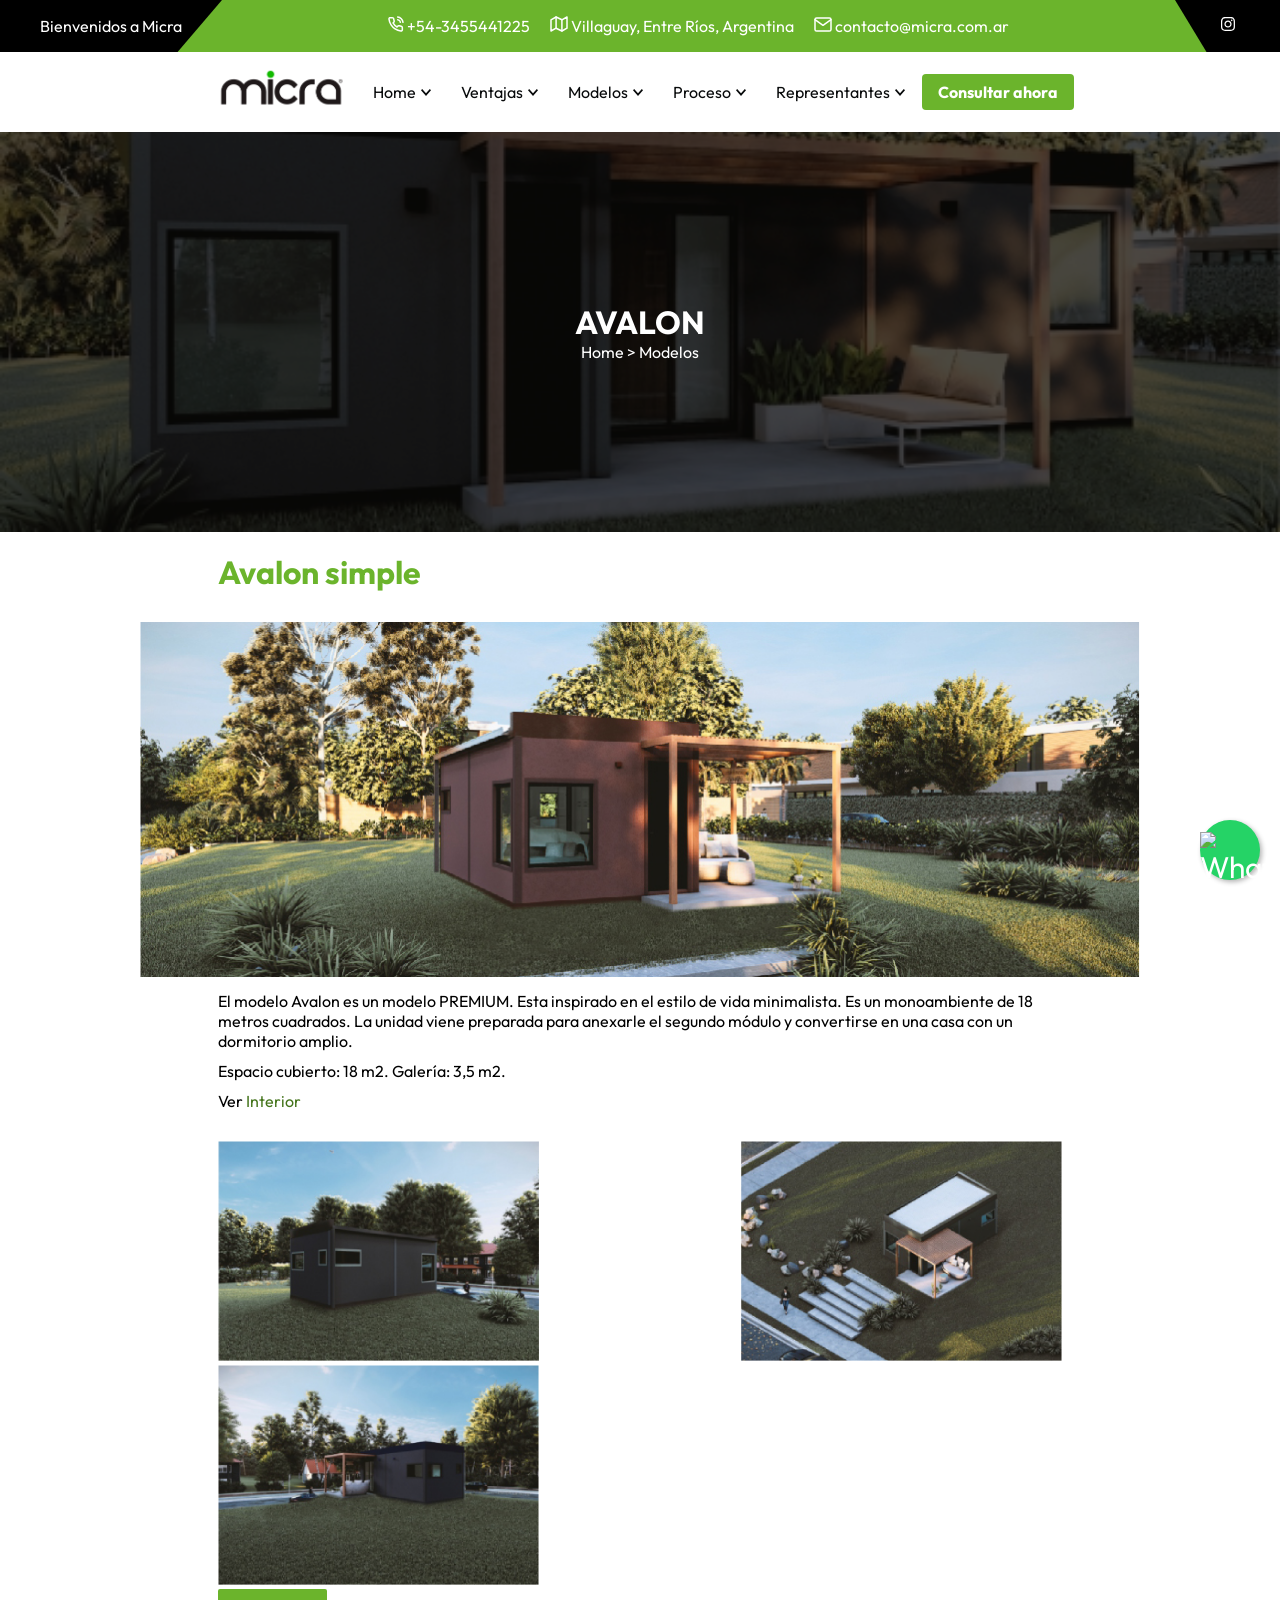
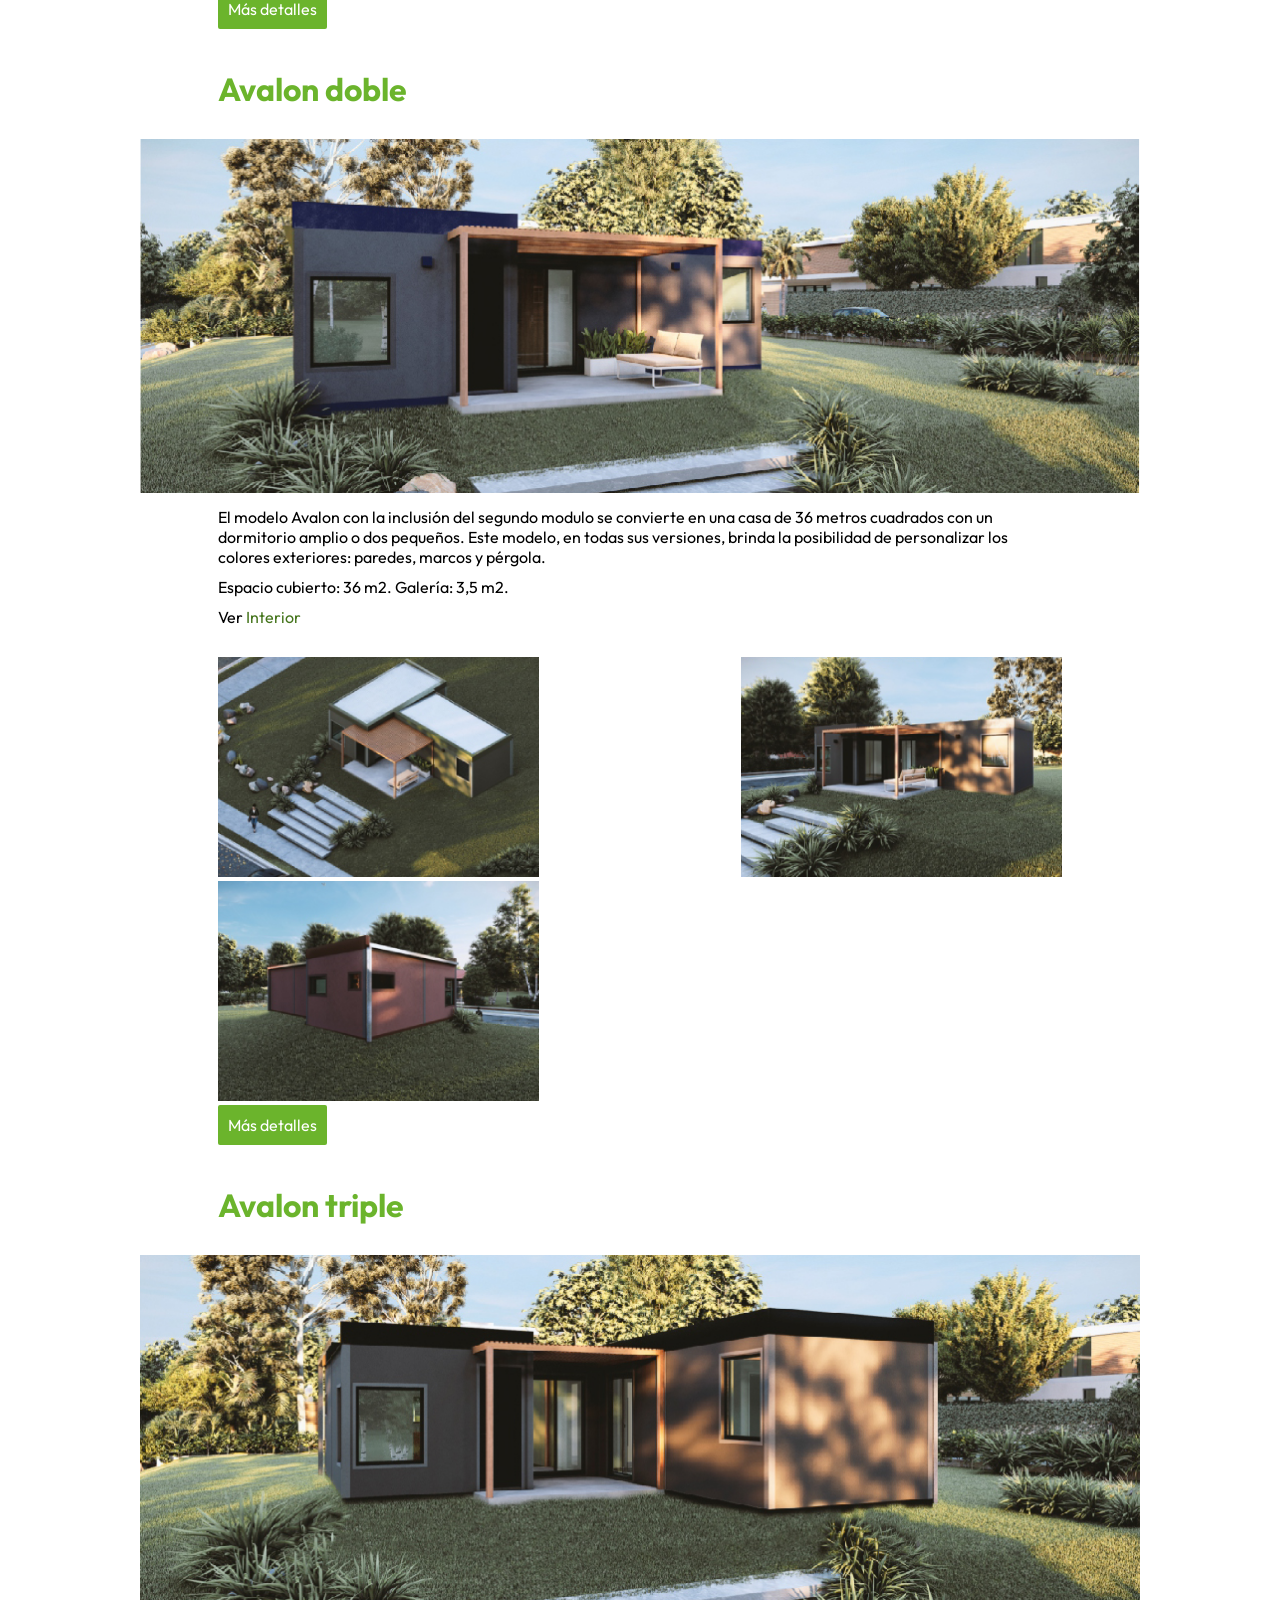
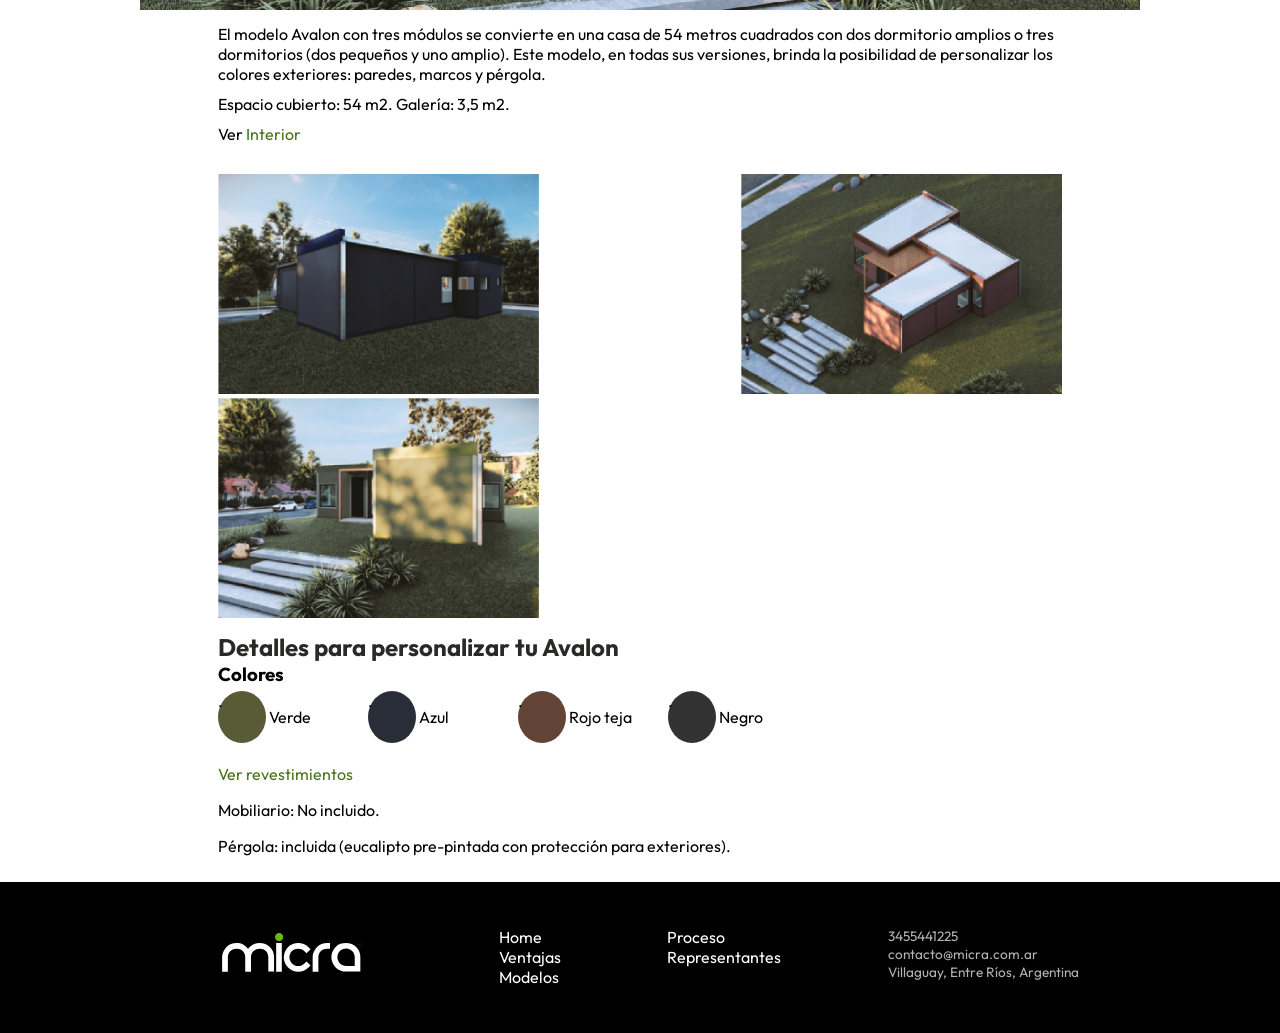
==== commit 088a26f7: "Revestimientos como subtitulo sin galeria visible" ====
--- a/avalon.html
+++ b/avalon.html
@@ -289,55 +289,7 @@
 
 <div class="revestimientos-contenedor" id="revestimientos">
     <h2>Detalles para personalizar tu Avalon</h2>
-    <h3>Revestimientos</h3>
-</div>  
-    <!--GALERIA-->
-<div class="contenedor-galeria">
-  <a href="#imgr1">
-    <p>Siding horizontal</p>
-    <img class="thumb-2" src="Images/avalon_Revestimiento-1.png">
-  </a>
-  <div class="lightbox" id="imgr1">
-    <div class="lightbox-content">
-      <a href="#imgr3" class="light-btn btn-prev"> < </a>
-            <a href="#_" class="btn-close">X</a>
-            <p style="color: #d1d0d0;">Siding horizontal</p>
-      <img src="Images/avalon_Revestimiento-1.png">
-      <a href="#imgr2" class="light-btn btn-next"> > </a>
-    </div>
-  </div>
-
-  <a href="#imgr2">
-    <p>Siding vertical</p>
-    <img class="thumb-2" src="Images/avalon_Revestimiento-2.png">
-  </a>
-  <div class="lightbox" id="imgr2">
-    <div class="lightbox-content">
-      <a href="#imgr1" class="light-btn btn-prev"><</a>
-            <a href="#_" class="btn-close">X</a>
-            <p style="color: #d1d0d0;">Siding vertical</p>
-      <img src="Images/avalon_Revestimiento-2.png">
-      <a href="#imgr3" class="light-btn btn-next">></a>
-    </div>
-  </div>
-
-  <a href="#imgr3">
-    <p>Texturado</p>
-    <img class="thumb-2" src="Images/avalon_Revestimiento-3.png">
-  </a>
-  <div class="lightbox" id="imgr3">
-    <div class="lightbox-content">
-      <a href="#imgr2" class="light-btn btn-prev"><</a>
-      <a href="#_" class="btn-close">X</a>
-      <p style="color: #d1d0d0;">Texturado</p>
-      <img src="Images/avalon_Revestimiento-3.png">
-      <a href="#imgr1" class="light-btn btn-next">></a>
-    </div>
-  </div>
-</div>  
-
-    <!--FIN GALERIA-->
-<div class="revestimientos-contenedor">
+   
     <h3>Colores</h3>
     <div class="columnas-detalles">
 
@@ -359,15 +311,53 @@
                 <p>Negro</p>
             </div>           
         </div>
+ 
+
+    <!--GALERIA-->
+<div class="contenedor-galeria">
+ 
+  <div class="lightbox" id="imgr1">
+    <div class="lightbox-content">
+      <a href="#imgr3" class="light-btn btn-prev"> < </a>
+            <a href="#_" class="btn-close">X</a>
+            <p style="color: #d1d0d0;">Siding horizontal</p>
+      <img src="Images/avalon_Revestimiento-1.png">
+      <a href="#imgr2" class="light-btn btn-next"> > </a>
+      
+    </div>
+  </div>
+
+  <div class="lightbox" id="imgr2">
+    <div class="lightbox-content">
+      <a href="#imgr1" class="light-btn btn-prev"><</a>
+            <a href="#_" class="btn-close">X</a>
+            <p style="color: #d1d0d0;">Siding vertical</p>
+      <img src="Images/avalon_Revestimiento-2.png">
+      <a href="#imgr3" class="light-btn btn-next">></a>
+    </div>
+  </div>
+
+
+  <div class="lightbox" id="imgr3">
+    <div class="lightbox-content">
+      <a href="#imgr2" class="light-btn btn-prev"><</a>
+      <a href="#_" class="btn-close">X</a>
+      <p style="color: #d1d0d0;">Texturado</p>
+      <img src="Images/avalon_Revestimiento-3.png">
+      <a href="#imgr1" class="light-btn btn-next">></a>
+    </div>
+  </div>
+</div>  
+
 
         <div class="otra-col-detalles">
+          <a href="#imgr1"><p> Ver revestimientos</p></a>
            <p>Mobiliario: No incluido. </p>
            <p>Pérgola: incluida (eucalipto pre-pintada con protección para exteriores).</p>
 
         </div>
     </div>
 </div>
-
 
 <!--FOOTER-->
     <footer>
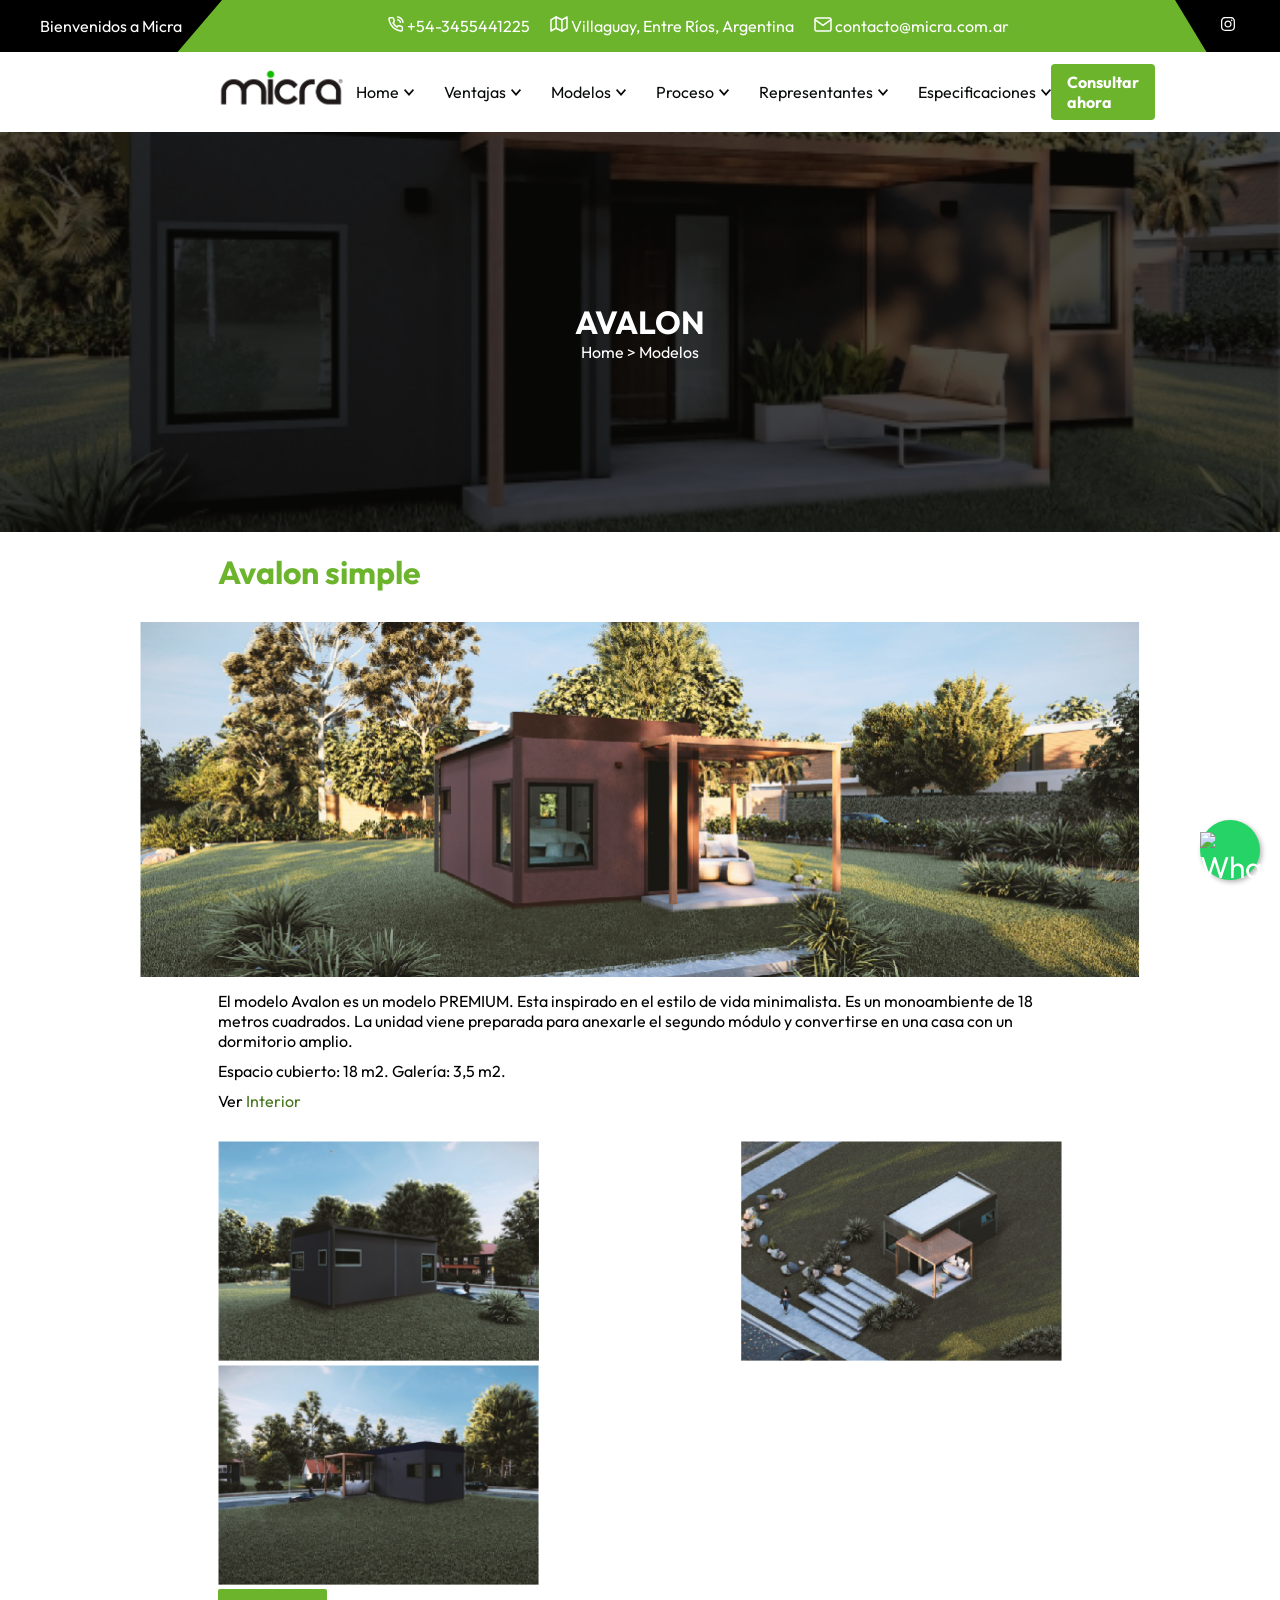
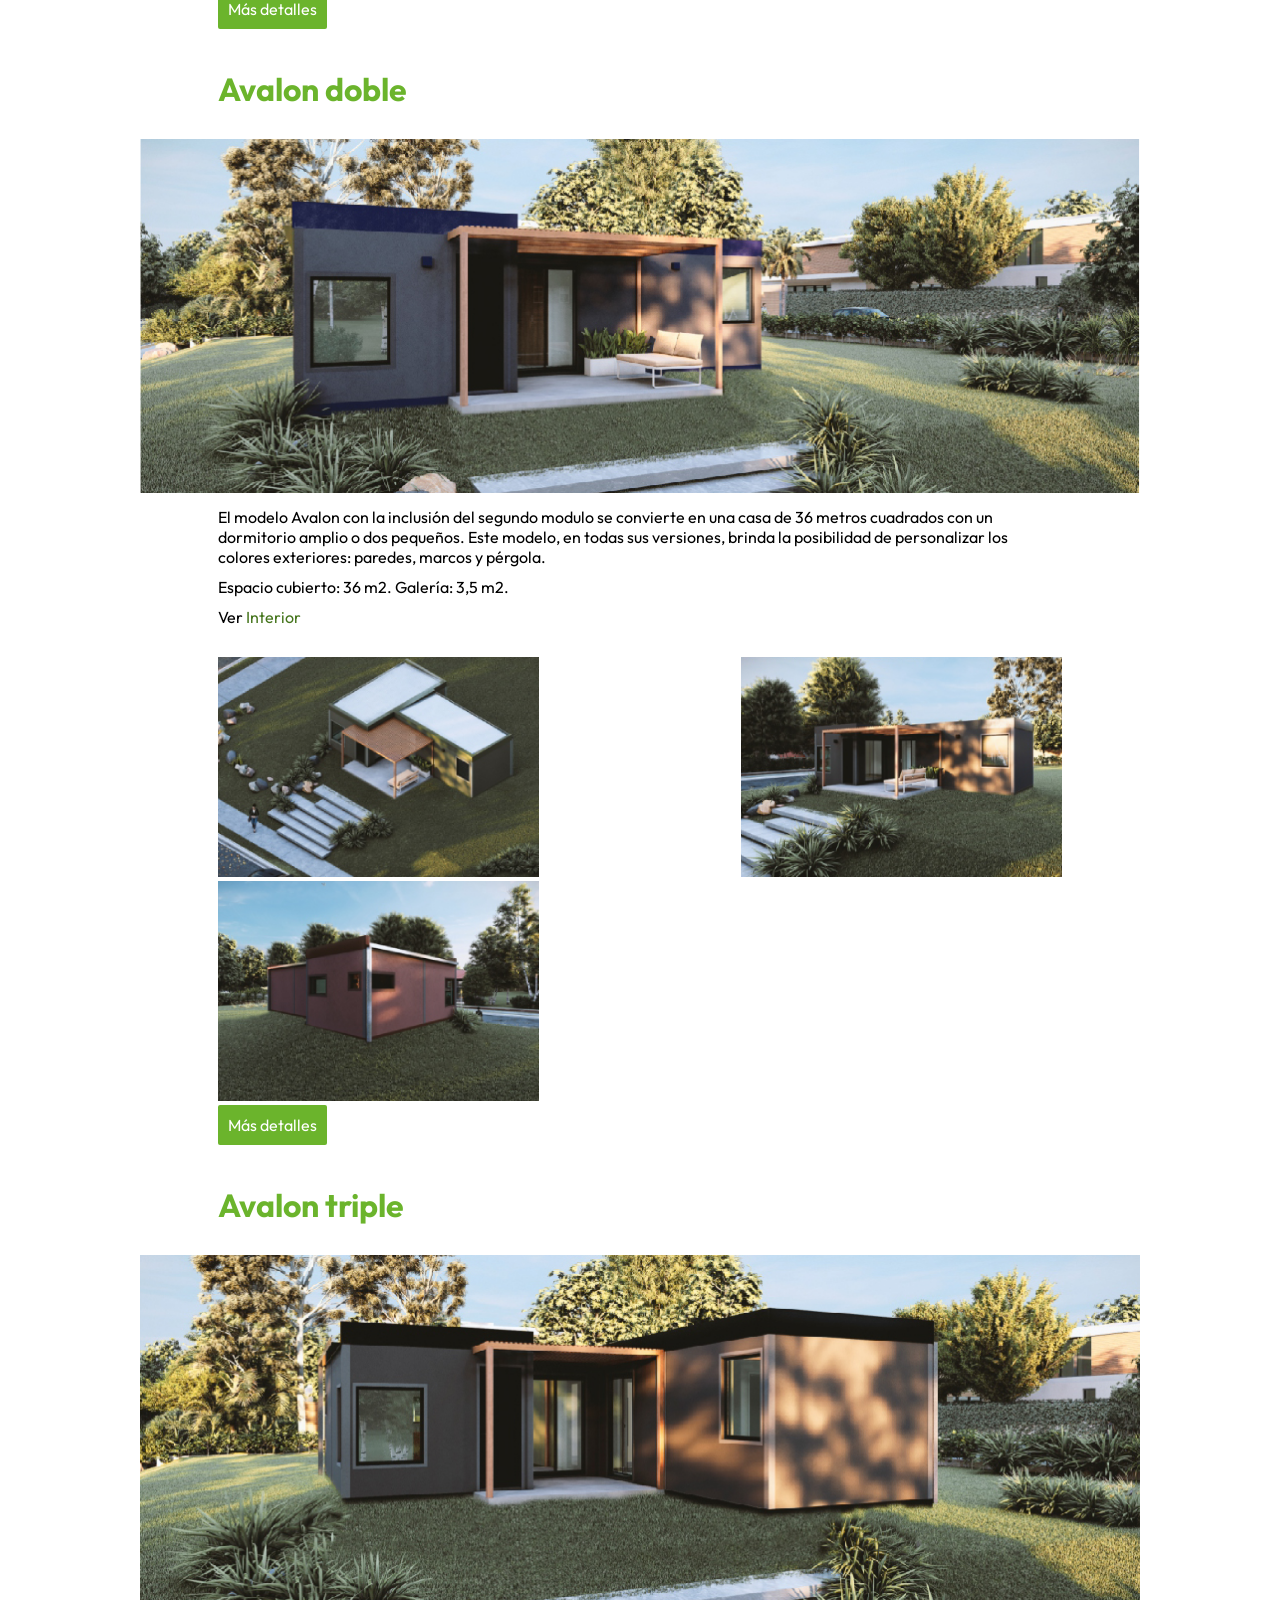
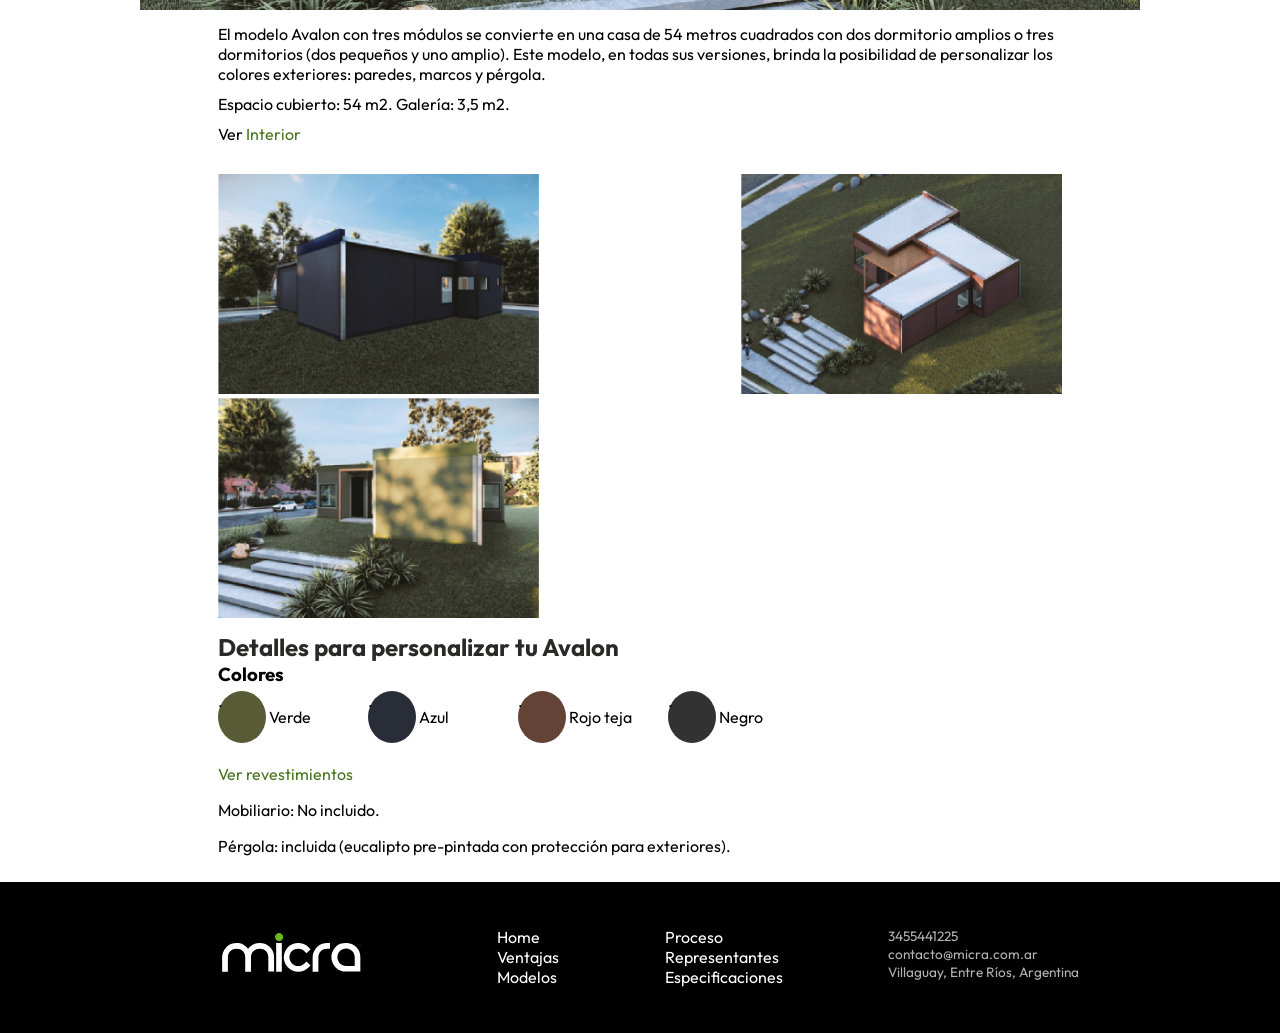
==== commit c6722bb9: "Convertí banner superiro en carrusel - modifiqué texto de una ventaja - agregué a menú "Especificaci" ====
--- a/avalon.html
+++ b/avalon.html
@@ -8,6 +8,8 @@
 <script src="banner.js"></script>
 <script src="whatsapp.js"></script>
 <script src="footer.js"></script>
+<link rel="icon" href="icons/micra-icono-sobreverde.png" type="image/x-icon">
+
 <body>
  <header>
         
--- a/styles01.css
+++ b/styles01.css
@@ -292,65 +292,99 @@
 
 /* Banner debajo del menú */
 .banner {
-    position: relative;
+  position: relative;
+  width: 100%;
+  height: 600px;
+  overflow: hidden;
+  color: #fff;
+}
+
+.banner-slider {
+  display: flex;
+ max-width: 100%; 
+ height: 600px;
+  transition: transform 0.8s ease-in-out;
+}
+
+.banner-slide {
+  min-width: 100%;
+  display: flex;
+  align-items: center;
+  position: relative;
+  background-size: cover;
+  background-position: center;
+}
+
+.banner-slide::after {
+  content: "";
+  position: absolute;
+  inset: 0;
+  background: rgba(0,0,0,0.6);
+  z-index: 1;
+}
+
+/* FONDOS */
+.slide-1 {
+  background-image: url("Images/FOTO\ CABECERA2.jpg");
+}
+
+.slide-2 {
+  background-image: url("Images/FOTO CABECERA.jpg");
+}
+
+.banner-content {
+  position: relative;
+  z-index: 2;
+  margin-left: 17%;
+  max-width: 500px;
+  font-family: "Outfit";
+}
+
+.banner-content h1 { 
+  font-size: 2.7rem; 
+  margin-right: 20%; 
+  max-width: 100%; } 
+
+.banner-content p { 
+  font-size: 1.3rem; 
+  margin-right: 20%; 
+  max-width: 100%; }
+
+/* flechitas de banner */
+
+.arrow {
+  position: absolute;
+  top: 50%;
+  transform: translateY(-50%);
+  background: rgba(0,0,0,0.5);
+  color: #fff;
+  font-size: 2.5rem;
+  cursor: pointer;
+  padding: 0 15px;
+  z-index: 10;
+
+}
+
+.prev { left: 20px; }
+.next { right: 20px; }
+
+.arrow:hover {
+  background: rgba(0,0,0,0.7);
+  transition: background 0.3s;
+}
+@media (max-width: 1232px) {
+  .banner {
+    min-height: 60vh;
+    height: auto;
+  }
+
+  .banner-content {
+    margin: 10%;
     max-width: 100%;
-    height: 600px; 
-    background: url("Images/FOTO\ CABECERA.jpg") no-repeat center center/cover;
-    display: flex;
-    align-items: center;
-    justify-content: center;
-    color: #fff;
-    background-size: cover;
-}
-
-.banner::after {
-    content: "";
-    position: absolute;
-    top: 0;
-    left: 0;
-    width: 100%;
-    height: 100%;
-    background: rgba(0,0,0,0.6); 
-    }
-
-.banner-content {
-    position: relative;
-    padding-left: 0px;
-    margin-left: 0px;
-    text-align: left;
-    z-index: 1;
-    font-family: "Outfit";
-
-}
-
-.banner-content h1 {
-    font-size: 2.5rem;
-    margin-right: 30%;
-    max-width: 30%;
-  }
-
-
-
-.banner-content p {
-    font-size: 1.2rem;
-    margin-right: 30%;
-    max-width: 30%;
-
-}
-@media (max-width: 1232px) {
-  .banner{
-    align-items: stretch; 
-    padding: 0;
-    margin: 0;
-    height: 100%;
-  }  
-  .banner-content{
-    margin: 10%;
-  }
-    .banner-content p, .banner-content h1{
-    max-width: 100%;
-  }
-}
+  }
+}
+
+
 
 /* Ventajas */
 
